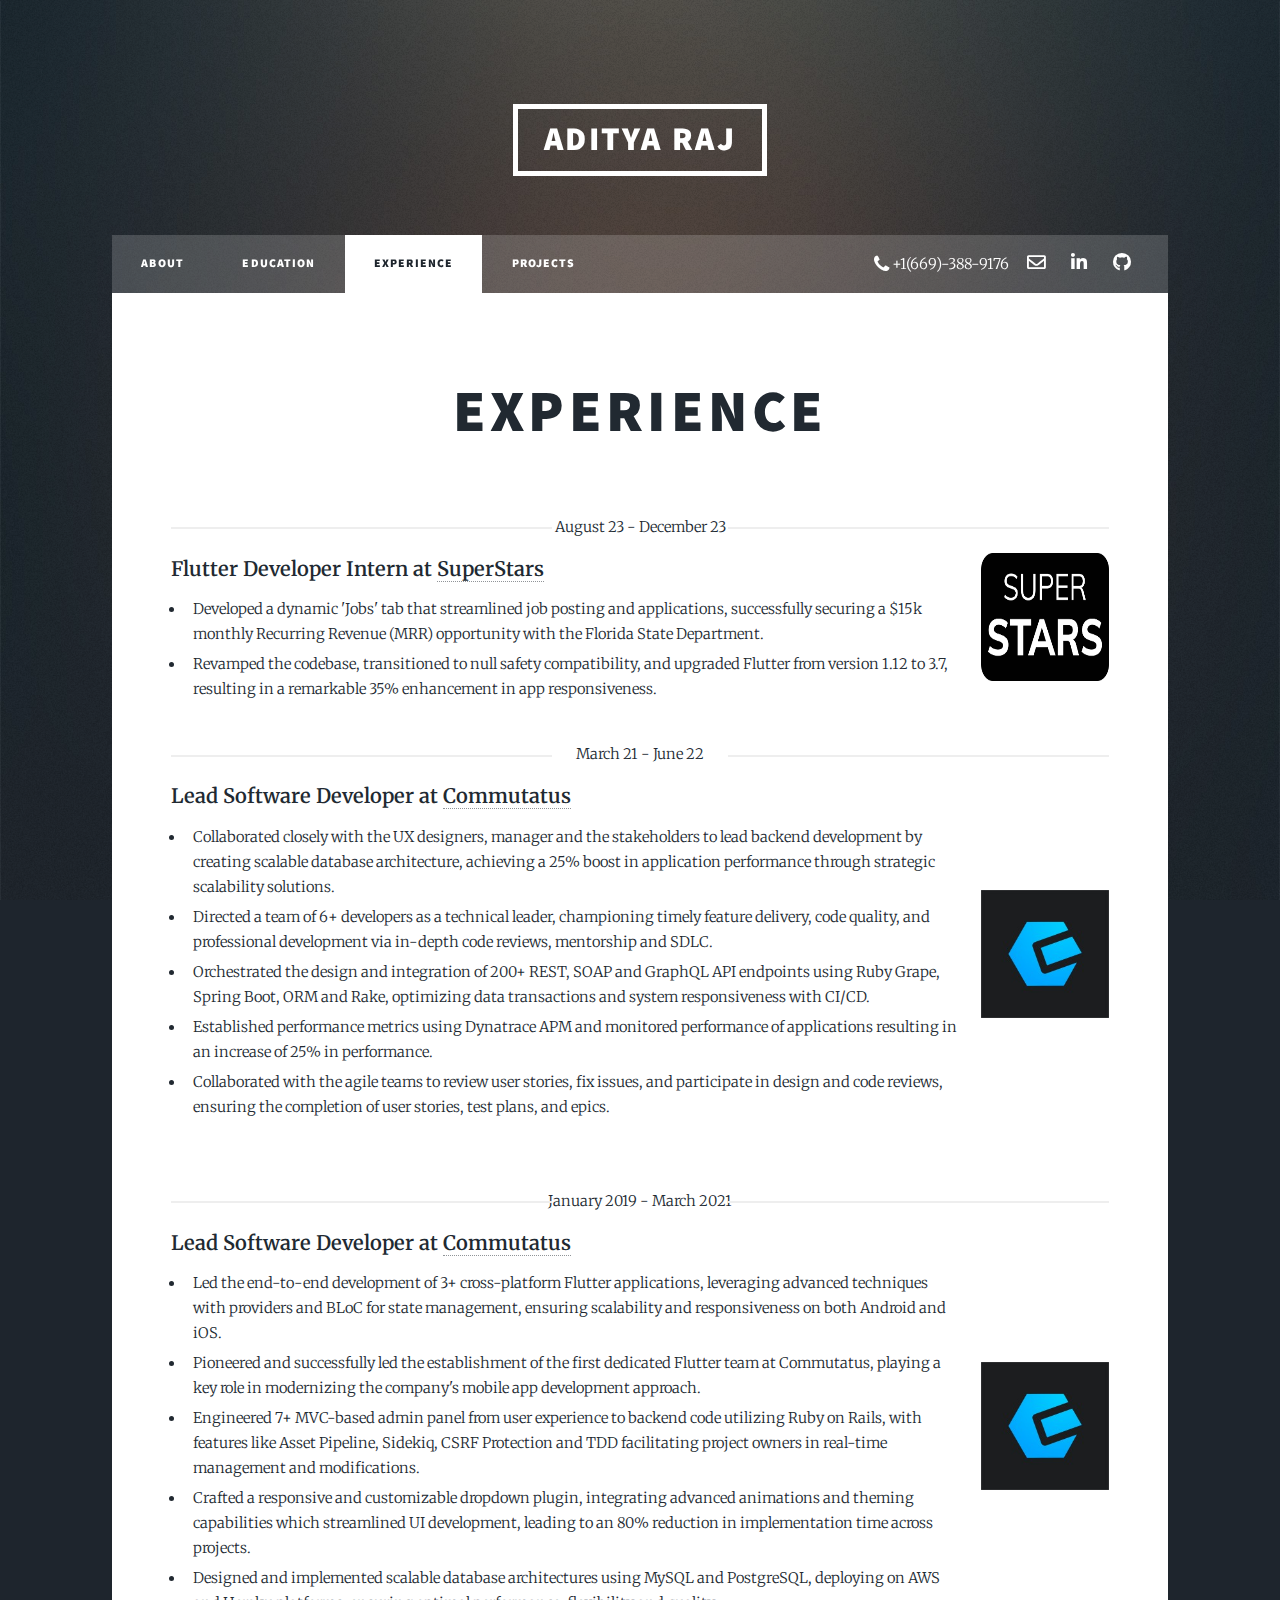
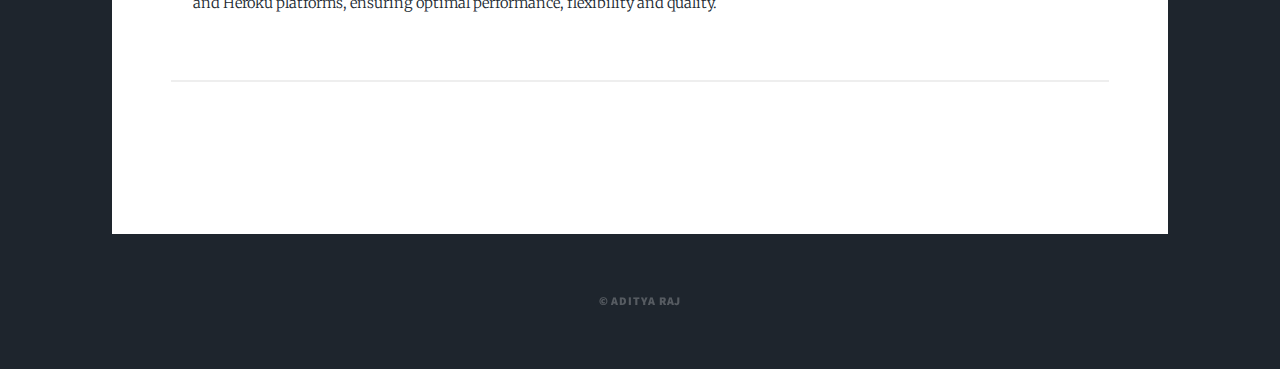
==== experience.html @ 27cd9567 "initial commit" ====
<!DOCTYPE html>

<html>

<head>
	<title>Aditya Raj | Full-Stack Developer</title>
	<meta charset="utf-8" />
	<meta name="viewport" content="width=device-width, initial-scale=1, user-scalable=no" />
	<link rel="stylesheet" href="assets/css/main.css" />
	<link rel="stylesheet" href="font-awesome/css/font-awesome.min.css">
	<noscript>
		<link rel="stylesheet" href="assets/css/noscript.css" />
	</noscript>
</head>

<body class="is-preload">
	<!-- Wrapper -->
	<div id="wrapper">
		<!-- Header -->
		<header id="header">
			<a href="index.html" class="logo">Aditya Raj</a>
		</header>

		<!-- Nav -->
		<nav id="nav">
			<ul class="links">
				<li><a href="index.html">About</a></li>
				<li><a href="education.html">Education</a></li>
				<li class="active"><a href="experience.html">Experience</a></li>
				<li><a href="projects.html">Projects</a></li>
			</ul>
			<ul class="icons">
				<li><a href = "tel:6693889176" style="border-bottom: none;"><span class="fa fa-phone fa-lg"></span><span class="email_tdo">  +1(669)-388-9176</span></a></li>
				<li><a href="mailto:adityaraj8477@gmail.com" class="icon fa-envelope"></a></li>
				<li><a href="https://www.linkedin.com/in/aditya-raj10/" class="icon brands fa-linkedin-in" target="_blank"><span class="label">LinkedIn</span></a></li>
				<li><a href="https://github.com/raj-aditya" class="icon brands fa-github" target="_blank"><span class="label">GitHub</span></a></li>
			</ul>
		</nav>

		<!-- Main -->
		<div id="main">
			<!-- Post -->
			<section class="post">
				<header class="major">
					<h2>Experience</h2>
					<br />
					<span class="date date_no_margin">August 23 - December 23</span>
					<div id="technical_skills">
						<div class="experience_main">
							<div class="experience_body">
								<div class="f_20">
									<b>Flutter Developer Intern at
										<a href="https://superstars.co/" target="_blank">
											SuperStars
										</a></b>
								</div>
								<ul style="margin: 0">
									<li>
										<div class="line_height_25 margin_0">
											Developed a dynamic 'Jobs' tab that streamlined job
											posting and applications, successfully securing a $15k
											monthly Recurring Revenue (MRR) opportunity with the
											Florida State Department.
										</div>
									</li>
									<li>
										<div class="line_height_25">
											Revamped the codebase, transitioned to null safety
											compatibility, and upgraded Flutter from version 1.12 to
											3.7, resulting in a remarkable 35% enhancement in app
											responsiveness.
										</div>
									</li>
								</ul>
							</div>
							<div class="sized_box_width"></div>
							<div class="experience_pic">
								<span class=""><img src="images/superstars.png" width="128" height="128" object-fit="contain"
										alt="" /></span>
							</div>
						</div>
					</div>
					<br />
					<span class="date date_no_margin">March 21 - June 22</span>
					<div id="technical_skills">
						<div class="experience_main">
							<div class="experience_body">
								<div class="f_20">
									<b>Lead Software Developer at
										<a href="https://www.commutatus.com/" target="_blank">
											Commutatus
										</a></b>
								</div>
								<ul>
									<li>
										<div class="line_height_25">
											Collaborated closely with the UX designers, manager and
											the stakeholders to lead backend development by creating
											scalable database architecture, achieving a 25% boost in
											application performance through strategic scalability
											solutions.
										</div>
									</li>
									<li>
										<div class="line_height_25">
											Directed a team of 6+ developers as a technical leader,
											championing timely feature delivery, code quality, and
											professional development via in-depth code reviews,
											mentorship and SDLC.
										</div>
									</li>
									<li>
										<div class="line_height_25">
											Orchestrated the design and integration of 200+ REST,
											SOAP and GraphQL API endpoints using Ruby Grape, Spring
											Boot, ORM and Rake, optimizing data transactions and
											system responsiveness with CI/CD.
										</div>
									</li>
									<li>
										<div class="line_height_25">
											Established performance metrics using Dynatrace APM and
											monitored performance of applications resulting in an
											increase of 25% in performance.
										</div>
									</li>
									<li>
										<div class="line_height_25">
											Collaborated with the agile teams to review user
											stories, fix issues, and participate in design and code
											reviews, ensuring the completion of user stories, test
											plans, and epics.
										</div>
									</li>
								</ul>
							</div>
							<div class="sized_box_width"></div>
							<div class="experience_pic">
								<span class=""><img src="images/commutatus.png" width="128" height="128"
										alt="" /></span>
							</div>
						</div>
					</div>
					<br />
					<span class="date date_no_margin">January 2019 - March 2021</span>
					<div id="technical_skills">
						<div class="experience_main">
							<div class="experience_body">
								<div class="f_20">
									<b>Lead Software Developer at
										<a href="https://www.commutatus.com/" target="_blank">
											Commutatus
										</a></b>
								</div>
								<ul>
									<li>
										<div class="line_height_25">
											Led the end-to-end development of 3+ cross-platform
											Flutter applications, leveraging advanced techniques
											with providers and BLoC for state management, ensuring
											scalability and responsiveness on both Android and iOS.
										</div>
									</li>
									<li>
										<div class="line_height_25">
											Pioneered and successfully led the establishment of the
											first dedicated Flutter team at Commutatus, playing a
											key role in modernizing the company's mobile app
											development approach.
										</div>
									</li>
									<li>
										<div class="line_height_25">
											Engineered 7+ MVC-based admin panel from user experience
											to backend code utilizing Ruby on Rails, with features
											like Asset Pipeline, Sidekiq, CSRF Protection and TDD
											facilitating project owners in real-time management and
											modifications.
										</div>
									</li>
									<li>
										<div class="line_height_25">
											Crafted a responsive and customizable dropdown plugin,
											integrating advanced animations and theming capabilities
											which streamlined UI development, leading to an 80%
											reduction in implementation time across projects.
										</div>
									</li>
									<li>
										<div class="line_height_25">
											Designed and implemented scalable database architectures
											using MySQL and PostgreSQL, deploying on AWS and Heroku
											platforms, ensuring optimal performance, flexibility and
											quality.
										</div>
									</li>
								</ul>
							</div>
							<div class="sized_box_width"></div>
							<div class="experience_pic">
								<span class=""><img src="images/commutatus.png" width="128" height="128"
										alt="" /></span>
							</div>
						</div>
					</div>
					<br />
					<span class="end_line"></span>
					<br />
				</header>
			</section>
		</div>

		<!-- Copyright -->
		<div id="copyright">
			<ul>
				<li>&copy; Aditya Raj</li>
			</ul>
		</div>
	</div>

	<!-- Scripts -->
	<script src="assets/js/jquery.min.js"></script>
	<script src="assets/js/jquery.scrollex.min.js"></script>
	<script src="assets/js/jquery.scrolly.min.js"></script>
	<script src="assets/js/browser.min.js"></script>
	<script src="assets/js/breakpoints.min.js"></script>
	<script src="assets/js/util.js"></script>
	<script src="assets/js/main.js"></script>
</body>

</html>
---- assets/css/main.css ----
@import url(fontawesome-all.min.css);
@import url("https://fonts.googleapis.com/css?family=Merriweather:300,700,300italic,700italic|Source+Sans+Pro:900");

/*
	Massively by HTML5 UP
	html5up.net | @ajlkn
	Free for personal and commercial use under the CCA 3.0 license (html5up.net/license)
*/

html, body, div, span, applet, object,
iframe, h1, h2, h3, h4, h5, h6, p, blockquote,
pre, a, abbr, acronym, address, big, cite,
code, del, dfn, em, img, ins, kbd, q, s, samp,
small, strike, strong, sub, sup, tt, var, b,
u, i, center, dl, dt, dd, ol, ul, li, fieldset,
form, label, legend, table, caption, tbody,
tfoot, thead, tr, th, td, article, aside,
canvas, details, embed, figure, figcaption,
footer, header, hgroup, menu, nav, output, ruby,
section, summary, time, mark, audio, video {
	margin: 0;
	padding: 0;
	border: 0;
	font-size: 100%;
	font: inherit;
	vertical-align: baseline;}

article, aside, details, figcaption, figure,
footer, header, hgroup, menu, nav, section {
	display: block;}

body {
	line-height: 1;
}

ol, ul {
	list-style: none;
}

blockquote, q {
	quotes: none;
}

	blockquote:before, blockquote:after, q:before, q:after {
		content: '';
		content: none;
	}

table {
	border-collapse: collapse;
	border-spacing: 0;
}

body {
	-webkit-text-size-adjust: none;
}

mark {
	background-color: transparent;
	color: inherit;
}

input::-moz-focus-inner {
	border: 0;
	padding: 0;
}

input, select, textarea {
	-moz-appearance: none;
	-webkit-appearance: none;
	-ms-appearance: none;
	appearance: none;
}

/* Basic */

	@-ms-viewport {
		width: device-width;
	}

	body {
		-ms-overflow-style: scrollbar;
	}

	@media screen and (max-width: 480px) {

		html, body {
			min-width: 320px;
		}

	}

	html {
		box-sizing: border-box;
	}

	*, *:before, *:after {
		box-sizing: inherit;
	}

	body {
		background-color: #1e252d;
	}

		body.is-preload *, body.is-preload *:before, body.is-preload *:after {
			-moz-animation: none !important;
			-webkit-animation: none !important;
			-ms-animation: none !important;
			animation: none !important;
			-moz-transition: none !important;
			-webkit-transition: none !important;
			-ms-transition: none !important;
			transition: none !important;
		}

/* Type */

	html {
		font-size: 16pt;
	}

		@media screen and (max-width: 1680px) {

			html {
				font-size: 12pt;
			}

		}

		@media screen and (max-width: 1280px) {

			html {
				font-size: 11pt;
			}

		}

		@media screen and (max-width: 360px) {

			html {
				font-size: 10pt;
			}

		}

	body {
		color: #212931;
	}

	body, input, select, textarea {
		font-family: "Merriweather", Georgia, serif;
		font-weight: 300;
		font-size: 1rem;
		line-height: 2.375;
	}

	a {
		-moz-transition: color 0.2s ease-in-out, background-color 0.2s ease-in-out, border-color 0.2s ease-in-out, box-shadow 0.2s ease-in-out;
		-webkit-transition: color 0.2s ease-in-out, background-color 0.2s ease-in-out, border-color 0.2s ease-in-out, box-shadow 0.2s ease-in-out;
		-ms-transition: color 0.2s ease-in-out, background-color 0.2s ease-in-out, border-color 0.2s ease-in-out, box-shadow 0.2s ease-in-out;
		transition: color 0.2s ease-in-out, background-color 0.2s ease-in-out, border-color 0.2s ease-in-out, box-shadow 0.2s ease-in-out;
		border-bottom: dotted 1px;
		text-decoration: none;
	}

		a:hover {
			border-bottom-color: transparent;
		}

	strong, b {
		font-weight: 600;
	}

	em, i {
		font-style: italic;
	}

	p {
		text-align: justify;
		margin: 0 0 2rem 0;
	}

	.end_line{
		display: block;
		height: 2px;
		background-color: #eeeeee;
	}

	h1, h2, h3, h4, h5, h6 {
		font-family: "Source Sans Pro", Helvetica, sans-serif;
		font-weight: 900;
		line-height: 1.5;
		letter-spacing: 0.075em;
		text-transform: uppercase;
		margin: 0 0 1rem 0;
	}

		h1 a, h2 a, h3 a, h4 a, h5 a, h6 a {
			border-bottom: 0;
			color: inherit;
			text-decoration: none;
		}

	h1 {
		font-size: 4rem;
		line-height: 1.1;
		margin: 0 0 2rem 0;
	}

	#technical_skills {
		text-align: left;
	}
    .image_section{
		padding: 10px;
		background-color: #fbf7f5;
	}
	.email_to{
		padding-bottom: 5px;
		font-size: 12px;
	}
	.tooltip {
		position: relative;
		display: inline-block;
		border-bottom: 1px dotted black; /* If you want dots under the hoverable text */
	  }
	  
	.tooltip .tooltiptext {
		visibility: hidden;
		width: 120px;
		background-color: black;
		color: #fff;
		text-align: center;
		padding: 5px 0;
		border-radius: 6px;
	   
		/* Position the tooltip text - see examples below! */
		position: absolute;
		z-index: 1;
	  }
	  
	  .tooltip:hover .tooltiptext {
		visibility: visible;
	  }

	.text_align_left {
		text-align: left;
	}
	.project_about{
		font-size: 15px;
		font-style: italic;
		line-height: 20px;
	}
	.pb_10{
		padding-bottom: 10px;
	}

	.sized_box_10{
		height: 10px;
	}

	.date_no_margin{
		margin: 0 0 0 0  !important;
	}

	.f_20{
		font-size: 20px;
	}
	.experience_main{
		display: flex;
		flex-direction: row;
	}
	.experience_body{
		
	}
	.experience_pic{
		
		display: flex;
		flex-direction: column;
		justify-content: center;
	}
	.sized_box_width{
		width: 50px;
	}

	.line_height_25{
		line-height: 25px;
	}

	.margin_0{
		margin: 0 0 0 0 !important;
	}



	h2 {
		font-size: 1.75rem;
		line-height: 1.3;
		margin: 0 0 1.5rem 0;
	}

	h3 {
		font-size: 1.25rem;
		margin: 0 0 1.5rem 0;
	}

	h4 {
		font-size: 1rem;
	}

	h5 {
		font-size: 0.9rem;
	}

	h6 {
		font-size: 0.8rem;
	}

	sub {
		font-size: 0.8rem;
		position: relative;
		top: 0.5rem;
	}

	sup {
		font-size: 0.8rem;
		position: relative;
		top: -0.5rem;
	}

	blockquote {
		border-left: solid 4px;
		font-style: italic;
		margin: 0 0 2rem 0;
		padding: 0.5rem 0 0.5rem 2rem;
	}

	code {
		border: solid 2px;
		font-family: "Courier New", monospace;
		font-size: 0.9rem;
		margin: 0 0.25rem;
		padding: 0.25rem 0.65rem;
	}

	pre {
		-webkit-overflow-scrolling: touch;
		font-family: "Courier New", monospace;
		font-size: 0.9rem;
		margin: 0 0 2rem 0;
	}

		pre code {
			display: block;
			line-height: 1.75;
			padding: 1rem 1.5rem;
			overflow-x: auto;
		}

	hr {
		border: 0;
		border-bottom: solid 2px;
		margin: 3rem 0;
	}

		hr.major {
			margin: 5rem 0;
		}

	.align-left {
		text-align: left;
	}

	.align-center {
		text-align: center;
	}

	.align-right {
		text-align: right;
	}

	input, select, textarea {
		color: #212931;
	}

	a {
		color: #212931;
		border-bottom-color: rgba(33, 41, 49, 0.5);
	}

		a:hover {
			border-bottom-color: transparent;
			color: #18bfef !important;
		}

	strong, b {
		color: #212931;
	}

	h1, h2, h3, h4, h5, h6 {
		color: #212931;
	}

	blockquote {
		border-left-color: #eeeeee;
	}

	code {
		background: rgba(220, 220, 220, 0.25);
		border-color: #eeeeee;
	}

	hr {
		border-bottom-color: #eeeeee;
	}

/* Row */

	.row {
		display: flex;
		flex-wrap: wrap;
		box-sizing: border-box;
		align-items: stretch;
	}

		.row > * {
			box-sizing: border-box;
		}

		.row.gtr-uniform > * > :last-child {
			margin-bottom: 0;
		}

		.row.aln-left {
			justify-content: flex-start;
		}

		.row.aln-center {
			justify-content: center;
		}

		.row.aln-right {
			justify-content: flex-end;
		}

		.row.aln-top {
			align-items: flex-start;
		}

		.row.aln-middle {
			align-items: center;
		}

		.row.aln-bottom {
			align-items: flex-end;
		}

		.row > .imp {
			order: -1;
		}

		.row > .col-1 {
			width: 8.33333%;
		}

		.row > .off-1 {
			margin-left: 8.33333%;
		}

		.row > .col-2 {
			width: 16.66667%;
		}

		.row > .off-2 {
			margin-left: 16.66667%;
		}

		.row > .col-3 {
			width: 25%;
		}

		.row > .off-3 {
			margin-left: 25%;
		}

		.row > .col-4 {
			width: 33.33333%;
		}

		.row > .off-4 {
			margin-left: 33.33333%;
		}

		.row > .col-5 {
			width: 41.66667%;
		}

		.row > .off-5 {
			margin-left: 41.66667%;
		}

		.row > .col-6 {
			width: 50%;
		}

		.row > .off-6 {
			margin-left: 50%;
		}

		.row > .col-7 {
			width: 58.33333%;
		}

		.row > .off-7 {
			margin-left: 58.33333%;
		}

		.row > .col-8 {
			width: 66.66667%;
		}

		.row > .off-8 {
			margin-left: 66.66667%;
		}

		.row > .col-9 {
			width: 75%;
		}

		.row > .off-9 {
			margin-left: 75%;
		}

		.row > .col-10 {
			width: 83.33333%;
		}

		.row > .off-10 {
			margin-left: 83.33333%;
		}

		.row > .col-11 {
			width: 91.66667%;
		}

		.row > .off-11 {
			margin-left: 91.66667%;
		}

		.row > .col-12 {
			width: 100%;
		}

		.row > .off-12 {
			margin-left: 100%;
		}

		.row.gtr-0 {
			margin-top: 0;
			margin-left: 0rem;
		}

			.row.gtr-0 > * {
				padding: 0 0 0 0rem;
			}

			.row.gtr-0.gtr-uniform {
				margin-top: 0rem;
			}

				.row.gtr-0.gtr-uniform > * {
					padding-top: 0rem;
				}

		.row.gtr-25 {
			margin-top: 0;
			margin-left: -0.375rem;
		}

			.row.gtr-25 > * {
				padding: 0 0 0 0.375rem;
			}

			.row.gtr-25.gtr-uniform {
				margin-top: -0.375rem;
			}

				.row.gtr-25.gtr-uniform > * {
					padding-top: 0.375rem;
				}

		.row.gtr-50 {
			margin-top: 0;
			margin-left: -0.75rem;
		}

			.row.gtr-50 > * {
				padding: 0 0 0 0.75rem;
			}

			.row.gtr-50.gtr-uniform {
				margin-top: -0.75rem;
			}

				.row.gtr-50.gtr-uniform > * {
					padding-top: 0.75rem;
				}

		.row {
			margin-top: 0;
			margin-left: -1.5rem;
		}

			.row > * {
				padding: 0 0 0 1.5rem;
			}

			.row.gtr-uniform {
				margin-top: -1.5rem;
			}

				.row.gtr-uniform > * {
					padding-top: 1.5rem;
				}

		.row.gtr-150 {
			margin-top: 0;
			margin-left: -2.25rem;
		}

			.row.gtr-150 > * {
				padding: 0 0 0 2.25rem;
			}

			.row.gtr-150.gtr-uniform {
				margin-top: -2.25rem;
			}

				.row.gtr-150.gtr-uniform > * {
					padding-top: 2.25rem;
				}

		.row.gtr-200 {
			margin-top: 0;
			margin-left: -3rem;
		}

			.row.gtr-200 > * {
				padding: 0 0 0 3rem;
			}

			.row.gtr-200.gtr-uniform {
				margin-top: -3rem;
			}

				.row.gtr-200.gtr-uniform > * {
					padding-top: 3rem;
				}

		@media screen and (max-width: 1680px) {

			.row {
				display: flex;
				flex-wrap: wrap;
				box-sizing: border-box;
				align-items: stretch;
			}

				.row > * {
					box-sizing: border-box;
				}

				.row.gtr-uniform > * > :last-child {
					margin-bottom: 0;
				}

				.row.aln-left {
					justify-content: flex-start;
				}

				.row.aln-center {
					justify-content: center;
				}

				.row.aln-right {
					justify-content: flex-end;
				}

				.row.aln-top {
					align-items: flex-start;
				}

				.row.aln-middle {
					align-items: center;
				}

				.row.aln-bottom {
					align-items: flex-end;
				}

				.row > .imp-xlarge {
					order: -1;
				}

				.row > .col-1-xlarge {
					width: 8.33333%;
				}

				.row > .off-1-xlarge {
					margin-left: 8.33333%;
				}

				.row > .col-2-xlarge {
					width: 16.66667%;
				}

				.row > .off-2-xlarge {
					margin-left: 16.66667%;
				}

				.row > .col-3-xlarge {
					width: 25%;
				}

				.row > .off-3-xlarge {
					margin-left: 25%;
				}

				.row > .col-4-xlarge {
					width: 33.33333%;
				}

				.row > .off-4-xlarge {
					margin-left: 33.33333%;
				}

				.row > .col-5-xlarge {
					width: 41.66667%;
				}

				.row > .off-5-xlarge {
					margin-left: 41.66667%;
				}

				.row > .col-6-xlarge {
					width: 50%;
				}

				.row > .off-6-xlarge {
					margin-left: 50%;
				}

				.row > .col-7-xlarge {
					width: 58.33333%;
				}

				.row > .off-7-xlarge {
					margin-left: 58.33333%;
				}

				.row > .col-8-xlarge {
					width: 66.66667%;
				}

				.row > .off-8-xlarge {
					margin-left: 66.66667%;
				}

				.row > .col-9-xlarge {
					width: 75%;
				}

				.row > .off-9-xlarge {
					margin-left: 75%;
				}

				.row > .col-10-xlarge {
					width: 83.33333%;
				}

				.row > .off-10-xlarge {
					margin-left: 83.33333%;
				}

				.row > .col-11-xlarge {
					width: 91.66667%;
				}

				.row > .off-11-xlarge {
					margin-left: 91.66667%;
				}

				.row > .col-12-xlarge {
					width: 100%;
				}

				.row > .off-12-xlarge {
					margin-left: 100%;
				}

				.row.gtr-0 {
					margin-top: 0;
					margin-left: 0rem;
				}

					.row.gtr-0 > * {
						padding: 0 0 0 0rem;
					}

					.row.gtr-0.gtr-uniform {
						margin-top: 0rem;
					}

						.row.gtr-0.gtr-uniform > * {
							padding-top: 0rem;
						}

				.row.gtr-25 {
					margin-top: 0;
					margin-left: -0.375rem;
				}

					.row.gtr-25 > * {
						padding: 0 0 0 0.375rem;
					}

					.row.gtr-25.gtr-uniform {
						margin-top: -0.375rem;
					}

						.row.gtr-25.gtr-uniform > * {
							padding-top: 0.375rem;
						}

				.row.gtr-50 {
					margin-top: 0;
					margin-left: -0.75rem;
				}

					.row.gtr-50 > * {
						padding: 0 0 0 0.75rem;
					}

					.row.gtr-50.gtr-uniform {
						margin-top: -0.75rem;
					}

						.row.gtr-50.gtr-uniform > * {
							padding-top: 0.75rem;
						}

				.row {
					margin-top: 0;
					margin-left: -1.5rem;
				}

					.row > * {
						padding: 0 0 0 1.5rem;
					}

					.row.gtr-uniform {
						margin-top: -1.5rem;
					}

						.row.gtr-uniform > * {
							padding-top: 1.5rem;
						}

				.row.gtr-150 {
					margin-top: 0;
					margin-left: -2.25rem;
				}

					.row.gtr-150 > * {
						padding: 0 0 0 2.25rem;
					}

					.row.gtr-150.gtr-uniform {
						margin-top: -2.25rem;
					}

						.row.gtr-150.gtr-uniform > * {
							padding-top: 2.25rem;
						}

				.row.gtr-200 {
					margin-top: 0;
					margin-left: -3rem;
				}

					.row.gtr-200 > * {
						padding: 0 0 0 3rem;
					}

					.row.gtr-200.gtr-uniform {
						margin-top: -3rem;
					}

						.row.gtr-200.gtr-uniform > * {
							padding-top: 3rem;
						}

		}

		@media screen and (max-width: 1280px) {

			.row {
				display: flex;
				flex-wrap: wrap;
				box-sizing: border-box;
				align-items: stretch;
			}

				.row > * {
					box-sizing: border-box;
				}

				.row.gtr-uniform > * > :last-child {
					margin-bottom: 0;
				}

				.row.aln-left {
					justify-content: flex-start;
				}

				.row.aln-center {
					justify-content: center;
				}

				.row.aln-right {
					justify-content: flex-end;
				}

				.row.aln-top {
					align-items: flex-start;
				}

				.row.aln-middle {
					align-items: center;
				}

				.row.aln-bottom {
					align-items: flex-end;
				}

				.row > .imp-large {
					order: -1;
				}

				.row > .col-1-large {
					width: 8.33333%;
				}

				.row > .off-1-large {
					margin-left: 8.33333%;
				}

				.row > .col-2-large {
					width: 16.66667%;
				}

				.row > .off-2-large {
					margin-left: 16.66667%;
				}

				.row > .col-3-large {
					width: 25%;
				}

				.row > .off-3-large {
					margin-left: 25%;
				}

				.row > .col-4-large {
					width: 33.33333%;
				}

				.row > .off-4-large {
					margin-left: 33.33333%;
				}

				.row > .col-5-large {
					width: 41.66667%;
				}

				.row > .off-5-large {
					margin-left: 41.66667%;
				}

				.row > .col-6-large {
					width: 50%;
				}

				.row > .off-6-large {
					margin-left: 50%;
				}

				.row > .col-7-large {
					width: 58.33333%;
				}

				.row > .off-7-large {
					margin-left: 58.33333%;
				}

				.row > .col-8-large {
					width: 66.66667%;
				}

				.row > .off-8-large {
					margin-left: 66.66667%;
				}

				.row > .col-9-large {
					width: 75%;
				}

				.row > .off-9-large {
					margin-left: 75%;
				}

				.row > .col-10-large {
					width: 83.33333%;
				}

				.row > .off-10-large {
					margin-left: 83.33333%;
				}

				.row > .col-11-large {
					width: 91.66667%;
				}

				.row > .off-11-large {
					margin-left: 91.66667%;
				}

				.row > .col-12-large {
					width: 100%;
				}

				.row > .off-12-large {
					margin-left: 100%;
				}

				.row.gtr-0 {
					margin-top: 0;
					margin-left: 0rem;
				}

					.row.gtr-0 > * {
						padding: 0 0 0 0rem;
					}

					.row.gtr-0.gtr-uniform {
						margin-top: 0rem;
					}

						.row.gtr-0.gtr-uniform > * {
							padding-top: 0rem;
						}

				.row.gtr-25 {
					margin-top: 0;
					margin-left: -0.375rem;
				}

					.row.gtr-25 > * {
						padding: 0 0 0 0.375rem;
					}

					.row.gtr-25.gtr-uniform {
						margin-top: -0.375rem;
					}

						.row.gtr-25.gtr-uniform > * {
							padding-top: 0.375rem;
						}

				.row.gtr-50 {
					margin-top: 0;
					margin-left: -0.75rem;
				}

					.row.gtr-50 > * {
						padding: 0 0 0 0.75rem;
					}

					.row.gtr-50.gtr-uniform {
						margin-top: -0.75rem;
					}

						.row.gtr-50.gtr-uniform > * {
							padding-top: 0.75rem;
						}

				.row {
					margin-top: 0;
					margin-left: -1.5rem;
				}

					.row > * {
						padding: 0 0 0 1.5rem;
					}

					.row.gtr-uniform {
						margin-top: -1.5rem;
					}

						.row.gtr-uniform > * {
							padding-top: 1.5rem;
						}

				.row.gtr-150 {
					margin-top: 0;
					margin-left: -2.25rem;
				}

					.row.gtr-150 > * {
						padding: 0 0 0 2.25rem;
					}

					.row.gtr-150.gtr-uniform {
						margin-top: -2.25rem;
					}

						.row.gtr-150.gtr-uniform > * {
							padding-top: 2.25rem;
						}

				.row.gtr-200 {
					margin-top: 0;
					margin-left: -3rem;
				}

					.row.gtr-200 > * {
						padding: 0 0 0 3rem;
					}

					.row.gtr-200.gtr-uniform {
						margin-top: -3rem;
					}

						.row.gtr-200.gtr-uniform > * {
							padding-top: 3rem;
						}

		}

		@media screen and (max-width: 980px) {

			.row {
				display: flex;
				flex-wrap: wrap;
				box-sizing: border-box;
				align-items: stretch;
			}

				.row > * {
					box-sizing: border-box;
				}

				.row.gtr-uniform > * > :last-child {
					margin-bottom: 0;
				}

				.row.aln-left {
					justify-content: flex-start;
				}

				.row.aln-center {
					justify-content: center;
				}

				.row.aln-right {
					justify-content: flex-end;
				}

				.row.aln-top {
					align-items: flex-start;
				}

				.row.aln-middle {
					align-items: center;
				}

				.row.aln-bottom {
					align-items: flex-end;
				}

				.row > .imp-medium {
					order: -1;
				}

				.row > .col-1-medium {
					width: 8.33333%;
				}

				.row > .off-1-medium {
					margin-left: 8.33333%;
				}

				.row > .col-2-medium {
					width: 16.66667%;
				}

				.row > .off-2-medium {
					margin-left: 16.66667%;
				}

				.row > .col-3-medium {
					width: 25%;
				}

				.row > .off-3-medium {
					margin-left: 25%;
				}

				.row > .col-4-medium {
					width: 33.33333%;
				}

				.row > .off-4-medium {
					margin-left: 33.33333%;
				}

				.row > .col-5-medium {
					width: 41.66667%;
				}

				.row > .off-5-medium {
					margin-left: 41.66667%;
				}

				.row > .col-6-medium {
					width: 50%;
				}

				.row > .off-6-medium {
					margin-left: 50%;
				}

				.row > .col-7-medium {
					width: 58.33333%;
				}

				.row > .off-7-medium {
					margin-left: 58.33333%;
				}

				.row > .col-8-medium {
					width: 66.66667%;
				}

				.row > .off-8-medium {
					margin-left: 66.66667%;
				}

				.row > .col-9-medium {
					width: 75%;
				}

				.row > .off-9-medium {
					margin-left: 75%;
				}

				.row > .col-10-medium {
					width: 83.33333%;
				}

				.row > .off-10-medium {
					margin-left: 83.33333%;
				}

				.row > .col-11-medium {
					width: 91.66667%;
				}

				.row > .off-11-medium {
					margin-left: 91.66667%;
				}

				.row > .col-12-medium {
					width: 100%;
				}

				.row > .off-12-medium {
					margin-left: 100%;
				}

				.row.gtr-0 {
					margin-top: 0;
					margin-left: 0rem;
				}

					.row.gtr-0 > * {
						padding: 0 0 0 0rem;
					}

					.row.gtr-0.gtr-uniform {
						margin-top: 0rem;
					}

						.row.gtr-0.gtr-uniform > * {
							padding-top: 0rem;
						}

				.row.gtr-25 {
					margin-top: 0;
					margin-left: -0.375rem;
				}

					.row.gtr-25 > * {
						padding: 0 0 0 0.375rem;
					}

					.row.gtr-25.gtr-uniform {
						margin-top: -0.375rem;
					}

						.row.gtr-25.gtr-uniform > * {
							padding-top: 0.375rem;
						}

				.row.gtr-50 {
					margin-top: 0;
					margin-left: -0.75rem;
				}

					.row.gtr-50 > * {
						padding: 0 0 0 0.75rem;
					}

					.row.gtr-50.gtr-uniform {
						margin-top: -0.75rem;
					}

						.row.gtr-50.gtr-uniform > * {
							padding-top: 0.75rem;
						}

				.row {
					margin-top: 0;
					margin-left: -1.5rem;
				}

					.row > * {
						padding: 0 0 0 1.5rem;
					}

					.row.gtr-uniform {
						margin-top: -1.5rem;
					}

						.row.gtr-uniform > * {
							padding-top: 1.5rem;
						}

				.row.gtr-150 {
					margin-top: 0;
					margin-left: -2.25rem;
				}

					.row.gtr-150 > * {
						padding: 0 0 0 2.25rem;
					}

					.row.gtr-150.gtr-uniform {
						margin-top: -2.25rem;
					}

						.row.gtr-150.gtr-uniform > * {
							padding-top: 2.25rem;
						}

				.row.gtr-200 {
					margin-top: 0;
					margin-left: -3rem;
				}

					.row.gtr-200 > * {
						padding: 0 0 0 3rem;
					}

					.row.gtr-200.gtr-uniform {
						margin-top: -3rem;
					}

						.row.gtr-200.gtr-uniform > * {
							padding-top: 3rem;
						}

		}

		@media screen and (max-width: 736px) {

			.row {
				display: flex;
				flex-wrap: wrap;
				box-sizing: border-box;
				align-items: stretch;
			}

				.row > * {
					box-sizing: border-box;
				}

				.row.gtr-uniform > * > :last-child {
					margin-bottom: 0;
				}

				.row.aln-left {
					justify-content: flex-start;
				}

				.row.aln-center {
					justify-content: center;
				}

				.row.aln-right {
					justify-content: flex-end;
				}

				.row.aln-top {
					align-items: flex-start;
				}

				.row.aln-middle {
					align-items: center;
				}

				.row.aln-bottom {
					align-items: flex-end;
				}

				.row > .imp-small {
					order: -1;
				}

				.row > .col-1-small {
					width: 8.33333%;
				}

				.row > .off-1-small {
					margin-left: 8.33333%;
				}

				.row > .col-2-small {
					width: 16.66667%;
				}

				.row > .off-2-small {
					margin-left: 16.66667%;
				}

				.row > .col-3-small {
					width: 25%;
				}

				.row > .off-3-small {
					margin-left: 25%;
				}

				.row > .col-4-small {
					width: 33.33333%;
				}

				.row > .off-4-small {
					margin-left: 33.33333%;
				}

				.row > .col-5-small {
					width: 41.66667%;
				}

				.row > .off-5-small {
					margin-left: 41.66667%;
				}

				.row > .col-6-small {
					width: 50%;
				}

				.row > .off-6-small {
					margin-left: 50%;
				}

				.row > .col-7-small {
					width: 58.33333%;
				}

				.row > .off-7-small {
					margin-left: 58.33333%;
				}

				.row > .col-8-small {
					width: 66.66667%;
				}

				.row > .off-8-small {
					margin-left: 66.66667%;
				}

				.row > .col-9-small {
					width: 75%;
				}

				.row > .off-9-small {
					margin-left: 75%;
				}

				.row > .col-10-small {
					width: 83.33333%;
				}

				.row > .off-10-small {
					margin-left: 83.33333%;
				}

				.row > .col-11-small {
					width: 91.66667%;
				}

				.row > .off-11-small {
					margin-left: 91.66667%;
				}

				.row > .col-12-small {
					width: 100%;
				}

				.row > .off-12-small {
					margin-left: 100%;
				}

				.row.gtr-0 {
					margin-top: 0;
					margin-left: 0rem;
				}

					.row.gtr-0 > * {
						padding: 0 0 0 0rem;
					}

					.row.gtr-0.gtr-uniform {
						margin-top: 0rem;
					}

						.row.gtr-0.gtr-uniform > * {
							padding-top: 0rem;
						}

				.row.gtr-25 {
					margin-top: 0;
					margin-left: -0.375rem;
				}

					.row.gtr-25 > * {
						padding: 0 0 0 0.375rem;
					}

					.row.gtr-25.gtr-uniform {
						margin-top: -0.375rem;
					}

						.row.gtr-25.gtr-uniform > * {
							padding-top: 0.375rem;
						}

				.row.gtr-50 {
					margin-top: 0;
					margin-left: -0.75rem;
				}

					.row.gtr-50 > * {
						padding: 0 0 0 0.75rem;
					}

					.row.gtr-50.gtr-uniform {
						margin-top: -0.75rem;
					}

						.row.gtr-50.gtr-uniform > * {
							padding-top: 0.75rem;
						}

				.row {
					margin-top: 0;
					margin-left: -1.5rem;
				}

					.row > * {
						padding: 0 0 0 1.5rem;
					}

					.row.gtr-uniform {
						margin-top: -1.5rem;
					}

						.row.gtr-uniform > * {
							padding-top: 1.5rem;
						}

				.row.gtr-150 {
					margin-top: 0;
					margin-left: -2.25rem;
				}

					.row.gtr-150 > * {
						padding: 0 0 0 2.25rem;
					}

					.row.gtr-150.gtr-uniform {
						margin-top: -2.25rem;
					}

						.row.gtr-150.gtr-uniform > * {
							padding-top: 2.25rem;
						}

				.row.gtr-200 {
					margin-top: 0;
					margin-left: -3rem;
				}

					.row.gtr-200 > * {
						padding: 0 0 0 3rem;
					}

					.row.gtr-200.gtr-uniform {
						margin-top: -3rem;
					}

						.row.gtr-200.gtr-uniform > * {
							padding-top: 3rem;
						}

		}

		@media screen and (max-width: 480px) {

			.row {
				display: flex;
				flex-wrap: wrap;
				box-sizing: border-box;
				align-items: stretch;
			}

				.row > * {
					box-sizing: border-box;
				}

				.row.gtr-uniform > * > :last-child {
					margin-bottom: 0;
				}

				.row.aln-left {
					justify-content: flex-start;
				}

				.row.aln-center {
					justify-content: center;
				}

				.row.aln-right {
					justify-content: flex-end;
				}

				.row.aln-top {
					align-items: flex-start;
				}

				.row.aln-middle {
					align-items: center;
				}

				.row.aln-bottom {
					align-items: flex-end;
				}

				.row > .imp-xsmall {
					order: -1;
				}

				.row > .col-1-xsmall {
					width: 8.33333%;
				}

				.row > .off-1-xsmall {
					margin-left: 8.33333%;
				}

				.row > .col-2-xsmall {
					width: 16.66667%;
				}

				.row > .off-2-xsmall {
					margin-left: 16.66667%;
				}

				.row > .col-3-xsmall {
					width: 25%;
				}

				.row > .off-3-xsmall {
					margin-left: 25%;
				}

				.row > .col-4-xsmall {
					width: 33.33333%;
				}

				.row > .off-4-xsmall {
					margin-left: 33.33333%;
				}

				.row > .col-5-xsmall {
					width: 41.66667%;
				}

				.row > .off-5-xsmall {
					margin-left: 41.66667%;
				}

				.row > .col-6-xsmall {
					width: 50%;
				}

				.row > .off-6-xsmall {
					margin-left: 50%;
				}

				.row > .col-7-xsmall {
					width: 58.33333%;
				}

				.row > .off-7-xsmall {
					margin-left: 58.33333%;
				}

				.row > .col-8-xsmall {
					width: 66.66667%;
				}

				.row > .off-8-xsmall {
					margin-left: 66.66667%;
				}

				.row > .col-9-xsmall {
					width: 75%;
				}

				.row > .off-9-xsmall {
					margin-left: 75%;
				}

				.row > .col-10-xsmall {
					width: 83.33333%;
				}

				.row > .off-10-xsmall {
					margin-left: 83.33333%;
				}

				.row > .col-11-xsmall {
					width: 91.66667%;
				}

				.row > .off-11-xsmall {
					margin-left: 91.66667%;
				}

				.row > .col-12-xsmall {
					width: 100%;
				}

				.row > .off-12-xsmall {
					margin-left: 100%;
				}

				.row.gtr-0 {
					margin-top: 0;
					margin-left: 0rem;
				}

					.row.gtr-0 > * {
						padding: 0 0 0 0rem;
					}

					.row.gtr-0.gtr-uniform {
						margin-top: 0rem;
					}

						.row.gtr-0.gtr-uniform > * {
							padding-top: 0rem;
						}

				.row.gtr-25 {
					margin-top: 0;
					margin-left: -0.375rem;
				}

					.row.gtr-25 > * {
						padding: 0 0 0 0.375rem;
					}

					.row.gtr-25.gtr-uniform {
						margin-top: -0.375rem;
					}

						.row.gtr-25.gtr-uniform > * {
							padding-top: 0.375rem;
						}

				.row.gtr-50 {
					margin-top: 0;
					margin-left: -0.75rem;
				}

					.row.gtr-50 > * {
						padding: 0 0 0 0.75rem;
					}

					.row.gtr-50.gtr-uniform {
						margin-top: -0.75rem;
					}

						.row.gtr-50.gtr-uniform > * {
							padding-top: 0.75rem;
						}

				.row {
					margin-top: 0;
					margin-left: -1.5rem;
				}

					.row > * {
						padding: 0 0 0 1.5rem;
					}

					.row.gtr-uniform {
						margin-top: -1.5rem;
					}

						.row.gtr-uniform > * {
							padding-top: 1.5rem;
						}

				.row.gtr-150 {
					margin-top: 0;
					margin-left: -2.25rem;
				}

					.row.gtr-150 > * {
						padding: 0 0 0 2.25rem;
					}

					.row.gtr-150.gtr-uniform {
						margin-top: -2.25rem;
					}

						.row.gtr-150.gtr-uniform > * {
							padding-top: 2.25rem;
						}

				.row.gtr-200 {
					margin-top: 0;
					margin-left: -3rem;
				}

					.row.gtr-200 > * {
						padding: 0 0 0 3rem;
					}

					.row.gtr-200.gtr-uniform {
						margin-top: -3rem;
					}

						.row.gtr-200.gtr-uniform > * {
							padding-top: 3rem;
						}

		}

		@media screen and (max-width: 360px) {

			.row {
				display: flex;
				flex-wrap: wrap;
				box-sizing: border-box;
				align-items: stretch;
			}

				.row > * {
					box-sizing: border-box;
				}

				.row.gtr-uniform > * > :last-child {
					margin-bottom: 0;
				}

				.row.aln-left {
					justify-content: flex-start;
				}

				.row.aln-center {
					justify-content: center;
				}

				.row.aln-right {
					justify-content: flex-end;
				}

				.row.aln-top {
					align-items: flex-start;
				}

				.row.aln-middle {
					align-items: center;
				}

				.row.aln-bottom {
					align-items: flex-end;
				}

				.row > .imp-xxsmall {
					order: -1;
				}

				.row > .col-1-xxsmall {
					width: 8.33333%;
				}

				.row > .off-1-xxsmall {
					margin-left: 8.33333%;
				}

				.row > .col-2-xxsmall {
					width: 16.66667%;
				}

				.row > .off-2-xxsmall {
					margin-left: 16.66667%;
				}

				.row > .col-3-xxsmall {
					width: 25%;
				}

				.row > .off-3-xxsmall {
					margin-left: 25%;
				}

				.row > .col-4-xxsmall {
					width: 33.33333%;
				}

				.row > .off-4-xxsmall {
					margin-left: 33.33333%;
				}

				.row > .col-5-xxsmall {
					width: 41.66667%;
				}

				.row > .off-5-xxsmall {
					margin-left: 41.66667%;
				}

				.row > .col-6-xxsmall {
					width: 50%;
				}

				.row > .off-6-xxsmall {
					margin-left: 50%;
				}

				.row > .col-7-xxsmall {
					width: 58.33333%;
				}

				.row > .off-7-xxsmall {
					margin-left: 58.33333%;
				}

				.row > .col-8-xxsmall {
					width: 66.66667%;
				}

				.row > .off-8-xxsmall {
					margin-left: 66.66667%;
				}

				.row > .col-9-xxsmall {
					width: 75%;
				}

				.row > .off-9-xxsmall {
					margin-left: 75%;
				}

				.row > .col-10-xxsmall {
					width: 83.33333%;
				}

				.row > .off-10-xxsmall {
					margin-left: 83.33333%;
				}

				.row > .col-11-xxsmall {
					width: 91.66667%;
				}

				.row > .off-11-xxsmall {
					margin-left: 91.66667%;
				}

				.row > .col-12-xxsmall {
					width: 100%;
				}

				.row > .off-12-xxsmall {
					margin-left: 100%;
				}

				.row.gtr-0 {
					margin-top: 0;
					margin-left: 0rem;
				}

					.row.gtr-0 > * {
						padding: 0 0 0 0rem;
					}

					.row.gtr-0.gtr-uniform {
						margin-top: 0rem;
					}

						.row.gtr-0.gtr-uniform > * {
							padding-top: 0rem;
						}

				.row.gtr-25 {
					margin-top: 0;
					margin-left: -0.375rem;
				}

					.row.gtr-25 > * {
						padding: 0 0 0 0.375rem;
					}

					.row.gtr-25.gtr-uniform {
						margin-top: -0.375rem;
					}

						.row.gtr-25.gtr-uniform > * {
							padding-top: 0.375rem;
						}

				.row.gtr-50 {
					margin-top: 0;
					margin-left: -0.75rem;
				}

					.row.gtr-50 > * {
						padding: 0 0 0 0.75rem;
					}

					.row.gtr-50.gtr-uniform {
						margin-top: -0.75rem;
					}

						.row.gtr-50.gtr-uniform > * {
							padding-top: 0.75rem;
						}

				.row {
					margin-top: 0;
					margin-left: -1.5rem;
				}

					.row > * {
						padding: 0 0 0 1.5rem;
					}

					.row.gtr-uniform {
						margin-top: -1.5rem;
					}

						.row.gtr-uniform > * {
							padding-top: 1.5rem;
						}

				.row.gtr-150 {
					margin-top: 0;
					margin-left: -2.25rem;
				}

					.row.gtr-150 > * {
						padding: 0 0 0 2.25rem;
					}

					.row.gtr-150.gtr-uniform {
						margin-top: -2.25rem;
					}

						.row.gtr-150.gtr-uniform > * {
							padding-top: 2.25rem;
						}

				.row.gtr-200 {
					margin-top: 0;
					margin-left: -3rem;
				}

					.row.gtr-200 > * {
						padding: 0 0 0 3rem;
					}

					.row.gtr-200.gtr-uniform {
						margin-top: -3rem;
					}

						.row.gtr-200.gtr-uniform > * {
							padding-top: 3rem;
						}

		}

/* Box */

	.box {
		border: solid 2px;
		margin-bottom: 2rem;
		padding: 1.5rem;
	}

		.box > :last-child,
		.box > :last-child > :last-child,
		.box > :last-child > :last-child > :last-child {
			margin-bottom: 0;
		}

		.box.alt {
			border: 0;
			border-radius: 0;
			padding: 0;
		}

	.box {
		border-color: #eeeeee;
	}

/* Button */

	input[type="submit"],
	input[type="reset"],
	input[type="button"],
	button,
	.button {
		-moz-appearance: none;
		-webkit-appearance: none;
		-ms-appearance: none;
		appearance: none;
		-moz-transition: background-color 0.2s ease-in-out, box-shadow 0.2s ease-in-out, color 0.2s ease-in-out;
		-webkit-transition: background-color 0.2s ease-in-out, box-shadow 0.2s ease-in-out, color 0.2s ease-in-out;
		-ms-transition: background-color 0.2s ease-in-out, box-shadow 0.2s ease-in-out, color 0.2s ease-in-out;
		transition: background-color 0.2s ease-in-out, box-shadow 0.2s ease-in-out, color 0.2s ease-in-out;
		border: 0;
		border-radius: 0;
		cursor: pointer;
		display: inline-block;
		font-family: "Source Sans Pro", Helvetica, sans-serif;
		font-size: 0.8rem;
		font-weight: 900;
		letter-spacing: 0.075em;
		height: 3rem;
		line-height: 3rem;
		padding: 0 2rem;
		text-align: center;
		text-decoration: none;
		text-transform: uppercase;
		white-space: nowrap;
	}

		input[type="submit"].icon:before,
		input[type="reset"].icon:before,
		input[type="button"].icon:before,
		button.icon:before,
		.button.icon:before {
			margin-right: 0.5rem;
		}

		input[type="submit"].icon.solo,
		input[type="reset"].icon.solo,
		input[type="button"].icon.solo,
		button.icon.solo,
		.button.icon.solo {
			position: relative;
			width: 4rem;
			height: 4rem;
			line-height: 4rem;
			border-radius: 4rem;
			text-indent: 4rem;
			overflow: hidden;
			padding: 0;
			white-space: nowrap;
		}

			input[type="submit"].icon.solo:before,
			input[type="reset"].icon.solo:before,
			input[type="button"].icon.solo:before,
			button.icon.solo:before,
			.button.icon.solo:before {
				position: absolute;
				display: block;
				top: 0;
				left: 0;
				width: inherit;
				height: inherit;
				line-height: inherit;
				font-size: 1.25rem;
				margin-right: 0;
				text-align: center;
				text-indent: 0;
			}

		input[type="submit"].fit,
		input[type="reset"].fit,
		input[type="button"].fit,
		button.fit,
		.button.fit {
			width: 100%;
		}

		input[type="submit"].small,
		input[type="reset"].small,
		input[type="button"].small,
		button.small,
		.button.small {
			font-size: 0.7rem;
			height: 2.5rem;
			line-height: 2.5rem;
			padding: 0 1.5rem;
		}

		input[type="submit"].large,
		input[type="reset"].large,
		input[type="button"].large,
		button.large,
		.button.large {
			font-size: 0.9rem;
			height: 3.5rem;
			line-height: 3.5rem;
			padding: 0 2.75rem;
		}

		@media screen and (max-width: 980px) {

			input[type="submit"],
			input[type="reset"],
			input[type="button"],
			button,
			.button {
				font-size: 0.9rem;
				height: 3.25rem;
				line-height: 3.25rem;
			}

				input[type="submit"].large,
				input[type="reset"].large,
				input[type="button"].large,
				button.large,
				.button.large {
					font-size: 1rem;
					height: 3.75rem;
					line-height: 3.75rem;
				}

		}

		input[type="submit"].disabled, input[type="submit"]:disabled,
		input[type="reset"].disabled,
		input[type="reset"]:disabled,
		input[type="button"].disabled,
		input[type="button"]:disabled,
		button.disabled,
		button:disabled,
		.button.disabled,
		.button:disabled {
			pointer-events: none;
			opacity: 0.25;
		}

	input[type="submit"],
	input[type="reset"],
	input[type="button"],
	button,
	.button {
		background-color: transparent;
		box-shadow: inset 0 0 0 2px #212931;
		color: #212931 !important;
	}

		input[type="submit"]:hover,
		input[type="reset"]:hover,
		input[type="button"]:hover,
		button:hover,
		.button:hover {
			box-shadow: inset 0 0 0 2px #18bfef;
			color: #18bfef !important;
		}

		input[type="submit"].primary,
		input[type="reset"].primary,
		input[type="button"].primary,
		button.primary,
		.button.primary {
			background-color: #212931;
			box-shadow: none;
			color: #ffffff !important;
		}

			input[type="submit"].primary:hover,
			input[type="reset"].primary:hover,
			input[type="button"].primary:hover,
			button.primary:hover,
			.button.primary:hover {
				background-color: #18bfef;
			}

/* Form */

	form {
		margin: 0 0 2rem 0;
	}

		form > :last-child {
			margin-bottom: 0;
		}

		form > .fields {
			display: -moz-flex;
			display: -webkit-flex;
			display: -ms-flex;
			display: flex;
			-moz-flex-wrap: wrap;
			-webkit-flex-wrap: wrap;
			-ms-flex-wrap: wrap;
			flex-wrap: wrap;
			width: calc(100% + 3rem);
			margin: -1.5rem 0 2rem -1.5rem;
		}

			form > .fields > .field {
				-moz-flex-grow: 0;
				-webkit-flex-grow: 0;
				-ms-flex-grow: 0;
				flex-grow: 0;
				-moz-flex-shrink: 0;
				-webkit-flex-shrink: 0;
				-ms-flex-shrink: 0;
				flex-shrink: 0;
				padding: 1.5rem 0 0 1.5rem;
				width: calc(100% - 1.5rem);
			}

				form > .fields > .field.half {
					width: calc(50% - 0.75rem);
				}

				form > .fields > .field.third {
					width: calc(100%/3 - 0.5rem);
				}

				form > .fields > .field.quarter {
					width: calc(25% - 0.375rem);
				}

		@media screen and (max-width: 480px) {

			form > .fields {
				width: calc(100% + 3rem);
				margin: -1.5rem 0 2rem -1.5rem;
			}

				form > .fields > .field {
					padding: 1.5rem 0 0 1.5rem;
					width: calc(100% - 1.5rem);
				}

					form > .fields > .field.half {
						width: calc(100% - 1.5rem);
					}

					form > .fields > .field.third {
						width: calc(100% - 1.5rem);
					}

					form > .fields > .field.quarter {
						width: calc(100% - 1.5rem);
					}

		}

	label {
		display: block;
		font-family: "Source Sans Pro", Helvetica, sans-serif;
		font-weight: 900;
		line-height: 1.5;
		letter-spacing: 0.075em;
		font-size: 0.8rem;
		text-transform: uppercase;
		margin: 0 0 0.75rem 0;
	}

		@media screen and (max-width: 980px) {

			label {
				font-size: 0.9rem;
			}

		}

	input[type="text"],
	input[type="password"],
	input[type="email"],
	select,
	textarea {
		-moz-appearance: none;
		-webkit-appearance: none;
		-ms-appearance: none;
		appearance: none;
		background: transparent;
		border-radius: 0;
		border: solid 2px;
		color: inherit;
		display: block;
		outline: 0;
		padding: 0 1rem;
		text-decoration: none;
		width: 100%;
	}

		input[type="text"]:invalid,
		input[type="password"]:invalid,
		input[type="email"]:invalid,
		select:invalid,
		textarea:invalid {
			box-shadow: none;
		}

	select {
		background-size: 1.25rem;
		background-repeat: no-repeat;
		background-position: calc(100% - 1rem) center;
		height: 3rem;
		padding-right: 3rem;
		text-overflow: ellipsis;
	}

		select:focus::-ms-value {
			background-color: transparent;
		}

		select::-ms-expand {
			display: none;
		}

	input[type="text"],
	input[type="password"],
	input[type="email"],
	select {
		height: 3rem;
	}

	textarea {
		padding: 0.75rem 1rem;
	}

	input[type="checkbox"],
	input[type="radio"] {
		-moz-appearance: none;
		-webkit-appearance: none;
		-ms-appearance: none;
		appearance: none;
		display: block;
		float: left;
		margin-right: -2rem;
		opacity: 0;
		width: 1rem;
		z-index: -1;
	}

		input[type="checkbox"] + label,
		input[type="radio"] + label {
			text-decoration: none;
			cursor: pointer;
			display: inline-block;
			font-size: 1rem;
			letter-spacing: 0;
			font-family: "Merriweather", Georgia, serif;
			text-transform: none;
			font-weight: 300;
			padding-left: 2.8rem;
			padding-right: 1rem;
			position: relative;
		}

			input[type="checkbox"] + label:before,
			input[type="radio"] + label:before {
				-moz-osx-font-smoothing: grayscale;
				-webkit-font-smoothing: antialiased;
				display: inline-block;
				font-style: normal;
				font-variant: normal;
				text-rendering: auto;
				line-height: 1;
				text-transform: none !important;
				font-family: 'Font Awesome 5 Free';
				font-weight: 900;
			}

			input[type="checkbox"] + label:before,
			input[type="radio"] + label:before {
				border-radius: 0;
				border: solid 2px;
				content: '';
				display: inline-block;
				font-size: 0.8rem;
				height: 1.8rem;
				left: 0;
				line-height: 1.65rem;
				position: absolute;
				text-align: center;
				top: -0.125rem;
				width: 1.8rem;
			}

		input[type="checkbox"]:checked + label:before,
		input[type="radio"]:checked + label:before {
			content: '\f00c';
		}

	input[type="checkbox"] + label:before {
		border-radius: 0;
	}

	input[type="radio"] + label:before {
		border-radius: 100%;
	}

	::-webkit-input-placeholder {
		opacity: 1.0;
	}

	:-moz-placeholder {
		opacity: 1.0;
	}

	::-moz-placeholder {
		opacity: 1.0;
	}

	:-ms-input-placeholder {
		opacity: 1.0;
	}

	label {
		color: #212931;
	}

	input[type="text"],
	input[type="password"],
	input[type="email"],
	select,
	textarea {
		border-color: #eeeeee;
	}

		input[type="text"]:focus,
		input[type="password"]:focus,
		input[type="email"]:focus,
		select:focus,
		textarea:focus {
			border-color: #18bfef;
		}

	select {
		background-image: url("data:image/svg+xml;charset=utf8,%3Csvg xmlns='http://www.w3.org/2000/svg' width='40' height='40' preserveAspectRatio='none' viewBox='0 0 40 40'%3E%3Cpath d='M9.4,12.3l10.4,10.4l10.4-10.4c0.2-0.2,0.5-0.4,0.9-0.4c0.3,0,0.6,0.1,0.9,0.4l3.3,3.3c0.2,0.2,0.4,0.5,0.4,0.9 c0,0.4-0.1,0.6-0.4,0.9L20.7,31.9c-0.2,0.2-0.5,0.4-0.9,0.4c-0.3,0-0.6-0.1-0.9-0.4L4.3,17.3c-0.2-0.2-0.4-0.5-0.4-0.9 c0-0.4,0.1-0.6,0.4-0.9l3.3-3.3c0.2-0.2,0.5-0.4,0.9-0.4S9.1,12.1,9.4,12.3z' fill='%23eeeeee' /%3E%3C/svg%3E");
	}

		select option {
			background-color: #ffffff;
			color: #212931;
		}

	.select-wrapper:before {
		color: #eeeeee;
	}

	input[type="checkbox"] + label,
	input[type="radio"] + label {
		color: #212931;
	}

		input[type="checkbox"] + label:before,
		input[type="radio"] + label:before {
			border-color: #eeeeee;
		}

	input[type="checkbox"]:checked + label:before,
	input[type="radio"]:checked + label:before {
		background-color: #212931;
		border-color: #212931;
		color: #ffffff;
	}

	input[type="checkbox"]:focus + label:before,
	input[type="radio"]:focus + label:before {
		border-color: #18bfef;
	}

	::-webkit-input-placeholder {
		color: #909498 !important;
	}

	:-moz-placeholder {
		color: #909498 !important;
	}

	::-moz-placeholder {
		color: #909498 !important;
	}

	:-ms-input-placeholder {
		color: #909498 !important;
	}

	.formerize-placeholder {
		color: #909498 !important;
	}

/* Icon */

	.icon {
		text-decoration: none;
		border-bottom: none;
		position: relative;
	}

		.icon:before {
			-moz-osx-font-smoothing: grayscale;
			-webkit-font-smoothing: antialiased;
			display: inline-block;
			font-style: normal;
			font-variant: normal;
			text-rendering: auto;
			line-height: 1;
			text-transform: none !important;
			font-family: 'Font Awesome 5 Free';
			font-weight: 400;
		}

		.icon > .label {
			display: none;
		}

		.icon:before {
			line-height: inherit;
		}

		.icon.solid:before {
			font-weight: 900;
		}

		.icon.brands:before {
			font-family: 'Font Awesome 5 Brands';
		}

/* Image */

	.image {
		border: 0;
		display: inline-block;
		position: relative;
	}

		.image img {
			display: block;
		}

		.image.left, .image.right {
			max-width: 40%;
		}

			.image.left img, .image.right img {
				width: 100%;
			}

		.image.left {
			float: left;
			margin: 0 2rem 2rem 0;
			top: 0.75rem;
		}

		.image.right {
			float: right;
			margin: 0 0 2rem 2rem;
			top: 0.75rem;
		}

		.image.fit {
			display: block;
			margin: 2.5rem 0;
			width: 100%;
		}

			.image.fit:first-child {
				margin-top: 0;
			}

			.image.fit img {
				width: 100%;
			}

		.image.main {
			display: block;
			margin: 4rem 0;
			width: 100%;
		}

			.image.main:first-child {
				margin-top: 0;
			}

			.image.main img {
				width: 100%;
			}

		@media screen and (max-width: 736px) {

			.image.fit {
				margin: 2rem 0;
			}

			.image.main {
				margin: 2rem 0;
			}

		}

	a.image {
		overflow: hidden;
	}

		a.image img {
			-moz-transition: -moz-transform 0.2s ease-out;
			-webkit-transition: -webkit-transform 0.2s ease-out;
			-ms-transition: -ms-transform 0.2s ease-out;
			transition: transform 0.2s ease-out;
		}

		a.image:hover img {
			-moz-transform: scale(1.05);
			-webkit-transform: scale(1.05);
			-ms-transform: scale(1.05);
			transform: scale(1.05);
		}

/* Actions */

	ul.actions {
		display: -moz-flex;
		display: -webkit-flex;
		display: -ms-flex;
		display: flex;
		cursor: default;
		list-style: none;
		margin-left: -1rem;
		padding-left: 0;
	}

		ul.actions li {
			padding: 0 0 0 1rem;
			vertical-align: middle;
		}

		ul.actions.special {
			-moz-justify-content: center;
			-webkit-justify-content: center;
			-ms-justify-content: center;
			justify-content: center;
			width: 100%;
			margin-left: 0;
		}

			ul.actions.special li:first-child {
				padding-left: 0;
			}

		ul.actions.stacked {
			-moz-flex-direction: column;
			-webkit-flex-direction: column;
			-ms-flex-direction: column;
			flex-direction: column;
			margin-left: 0;
		}

			ul.actions.stacked li {
				padding: 1.3rem 0 0 0;
			}

				ul.actions.stacked li:first-child {
					padding-top: 0;
				}

		ul.actions.fit {
			width: calc(100% + 1rem);
		}

			ul.actions.fit li {
				-moz-flex-grow: 1;
				-webkit-flex-grow: 1;
				-ms-flex-grow: 1;
				flex-grow: 1;
				-moz-flex-shrink: 1;
				-webkit-flex-shrink: 1;
				-ms-flex-shrink: 1;
				flex-shrink: 1;
				width: 100%;
			}

				ul.actions.fit li > * {
					width: 100%;
				}

			ul.actions.fit.stacked {
				width: 100%;
			}

		@media screen and (max-width: 480px) {

			ul.actions:not(.fixed) {
				-moz-flex-direction: column;
				-webkit-flex-direction: column;
				-ms-flex-direction: column;
				flex-direction: column;
				margin-left: 0;
				width: 100% !important;
			}

				ul.actions:not(.fixed) li {
					-moz-flex-grow: 1;
					-webkit-flex-grow: 1;
					-ms-flex-grow: 1;
					flex-grow: 1;
					-moz-flex-shrink: 1;
					-webkit-flex-shrink: 1;
					-ms-flex-shrink: 1;
					flex-shrink: 1;
					padding: 1rem 0 0 0;
					text-align: center;
					width: 100%;
				}

					ul.actions:not(.fixed) li > * {
						width: 100%;
					}

					ul.actions:not(.fixed) li:first-child {
						padding-top: 0;
					}

					ul.actions:not(.fixed) li input[type="submit"],
					ul.actions:not(.fixed) li input[type="reset"],
					ul.actions:not(.fixed) li input[type="button"],
					ul.actions:not(.fixed) li button,
					ul.actions:not(.fixed) li .button {
						width: 100%;
					}

						ul.actions:not(.fixed) li input[type="submit"].icon:before,
						ul.actions:not(.fixed) li input[type="reset"].icon:before,
						ul.actions:not(.fixed) li input[type="button"].icon:before,
						ul.actions:not(.fixed) li button.icon:before,
						ul.actions:not(.fixed) li .button.icon:before {
							margin-left: -0.5rem;
						}

		}

/* Icons */

	ul.icons {
		cursor: default;
		list-style: none;
		padding-left: 0;
	}

		ul.icons li {
			display: inline-block;
			padding: 0 0.5rem 0 0;
			vertical-align: middle;
		}

			ul.icons li:last-child {
				padding-right: 0;
			}

			ul.icons li .icon:before {
				width: 2.25rem;
				height: 2.25rem;
				line-height: 2.25rem;
				display: inline-block;
				text-align: center;
				border-radius: 100%;
				font-size: 1.25rem;
			}

		ul.icons.alt li .icon:before {
			-moz-transition: color 0.2s ease-in-out, background-color 0.2s ease-in-out, border-color 0.2s ease-in-out, box-shadow 0.2s ease-in-out;
			-webkit-transition: color 0.2s ease-in-out, background-color 0.2s ease-in-out, border-color 0.2s ease-in-out, box-shadow 0.2s ease-in-out;
			-ms-transition: color 0.2s ease-in-out, background-color 0.2s ease-in-out, border-color 0.2s ease-in-out, box-shadow 0.2s ease-in-out;
			transition: color 0.2s ease-in-out, background-color 0.2s ease-in-out, border-color 0.2s ease-in-out, box-shadow 0.2s ease-in-out;
			font-size: 1rem;
		}

/* List */

	ol {
		list-style: decimal;
		margin: 0 0 2rem 0;
		padding-left: 1.25rem;
	}

		ol li {
			padding-left: 0.25rem;
		}

	ul {
		list-style: disc;
		margin: 0 0 2rem 0;
		padding-left: 1rem;
	}

		ul li {
			padding-left: 0.5rem;
		}

		ul.divided {
			list-style: none;
			padding-left: 0;
		}

			ul.divided li {
				border-top: solid 1px;
				padding: 0.5rem 0;
			}

				ul.divided li:first-child {
					border-top: 0;
					padding-top: 0;
				}

	dl {
		margin: 0 0 2rem 0;
	}

		dl dt {
			display: block;
			font-weight: 600;
			margin: 0 0 1rem 0;
		}

		dl dd {
			margin-left: 2rem;
		}

	ul.divided li {
		border-top-color: #eeeeee;
	}

	ul.icons li a.icon:hover:before {
		color: #18bfef;
	}

	ul.icons.alt li .icon:before {
		box-shadow: inset 0 0 0 2px #eeeeee;
	}

	ul.icons.alt li a.icon:hover:before {
		box-shadow: inset 0 0 0 2px #18bfef;
	}

/* Section/Article */

	section.special, article.special {
		text-align: center;
	}

	header {
		cursor: default;
	}

		header > .date {
			display: block;
			font-size: 0.8rem;
			height: 1;
			margin: 0 0 1rem 0;
			position: relative;
		}

		header > p {
			font-style: italic;
		}

		header > h1 + p {
			font-size: 1.1rem;
			margin-top: -0.5rem;
			line-height: 2;
		}

		header > h2 + p {
			font-size: 1rem;
			margin-top: -0.75rem;
		}

		header > h3 + p {
			font-size: 0.9rem;
			margin-top: -0.75rem;
		}

		header > h4 + p {
			font-size: 0.8rem;
			margin-top: -0.75rem;
		}

		header.major {
			margin: 0 0 4rem 0;
			text-align: center;
		}

			header.major > :last-child {
				margin-bottom: 0;
			}

			header.major > p {
				margin-top: 0;
				text-align: center;
			}

			header.major > .date {
				font-size: 1rem;
				margin: 0 0 4rem 0;
			}

				header.major > .date:before, header.major > .date:after {
					content: '';
					display: block;
					position: absolute;
					top: 50%;
					width: calc(50% - 6rem);
					border-top: solid 2px;
				}

				header.major > .date:before {
					left: 0;
				}

				header.major > .date:after {
					right: 0;
				}

		@media screen and (max-width: 980px) {

			header br {
				display: none;
			}

		}

		@media screen and (max-width: 736px) {

			header.major {
				margin: 0 0 2rem 0;
			}

		}

	header.major .date:before, header.major .date:after {
		border-top-color: #eeeeee;
	}

/* Table */

	.table-wrapper {
		-webkit-overflow-scrolling: touch;
		overflow-x: auto;
	}

	table {
		margin: 0 0 2rem 0;
		width: 100%;
	}

		table tbody tr {
			border: solid 1px;
			border-left: 0;
			border-right: 0;
		}

		table td {
			padding: 0.75rem 0.75rem;
		}

		table th {
			font-family: "Source Sans Pro", Helvetica, sans-serif;
			font-size: 0.8rem;
			font-weight: 900;
			letter-spacing: 0.075em;
			line-height: 1.5;
			padding: 0 0.75rem 0.75rem 0.75rem;
			text-align: left;
			text-transform: uppercase;
		}

			@media screen and (max-width: 980px) {

				table th {
					font-size: 0.9rem;
				}

			}

		table thead {
			border-bottom: solid 2px;
		}

		table tfoot {
			border-top: solid 2px;
		}

		table.alt {
			border-collapse: separate;
		}

			table.alt tbody tr td {
				border: solid 1px;
				border-left-width: 0;
				border-top-width: 0;
			}

				table.alt tbody tr td:first-child {
					border-left-width: 1px;
				}

			table.alt tbody tr:first-child td {
				border-top-width: 1px;
			}

			table.alt thead {
				border-bottom: 0;
			}

			table.alt tfoot {
				border-top: 0;
			}

	table tbody tr {
		border-color: #eeeeee;
	}

		table tbody tr:nth-child(2n + 1) {
			background-color: rgba(220, 220, 220, 0.25);
		}

	table th {
		color: #212931;
	}

	table thead {
		border-bottom-color: #eeeeee;
	}

	table tfoot {
		border-top-color: #eeeeee;
	}

	table.alt tbody tr td {
		border-color: #eeeeee;
	}

/* Pagination */

	.pagination {
		display: -moz-inline-flex;
		display: -webkit-inline-flex;
		display: -ms-inline-flex;
		display: inline-flex;
		-moz-user-select: none;
		-webkit-user-select: none;
		-ms-user-select: none;
		user-select: none;
		cursor: default;
		list-style: none;
		margin: 0 0 2rem 2px;
		padding: 0;
	}

		.pagination a, .pagination span {
			-moz-transition: background-color 0.2s ease-in-out, border-color 0.2s ease-in-out, box-shadow 0.2s ease-in-out, color 0.2s ease-in-out;
			-webkit-transition: background-color 0.2s ease-in-out, border-color 0.2s ease-in-out, box-shadow 0.2s ease-in-out, color 0.2s ease-in-out;
			-ms-transition: background-color 0.2s ease-in-out, border-color 0.2s ease-in-out, box-shadow 0.2s ease-in-out, color 0.2s ease-in-out;
			transition: background-color 0.2s ease-in-out, border-color 0.2s ease-in-out, box-shadow 0.2s ease-in-out, color 0.2s ease-in-out;
			border: solid 2px;
			display: inline-block;
			font-family: "Source Sans Pro", Helvetica, sans-serif;
			font-size: 0.8rem;
			font-weight: 900;
			height: 3rem;
			letter-spacing: 0.075em;
			line-height: calc(3rem - 4px);
			margin-left: -2px;
			min-width: 3rem;
			position: relative;
			text-align: center;
			text-decoration: none;
			text-transform: uppercase;
		}

		.pagination .next, .pagination .previous {
			text-decoration: none;
			padding: 0 1.75rem;
		}

			.pagination .next:before, .pagination .previous:before {
				-moz-osx-font-smoothing: grayscale;
				-webkit-font-smoothing: antialiased;
				display: inline-block;
				font-style: normal;
				font-variant: normal;
				text-rendering: auto;
				line-height: 1;
				text-transform: none !important;
				font-family: 'Font Awesome 5 Free';
				font-weight: 900;
			}

			.pagination .next:before, .pagination .previous:before {
				display: inline-block;
				color: inherit !important;
				line-height: inherit;
			}

		.pagination .previous:before {
			content: '\f104';
			margin-right: 0.9375em;
		}

		.pagination .next:before {
			content: '\f105';
			float: right;
			margin-left: 0.9375em;
		}

		@media screen and (max-width: 980px) {

			.pagination a, .pagination span {
				font-size: 0.9rem;
			}

		}

		@media screen and (max-width: 480px) {

			.pagination .page, .pagination .extra {
				display: none;
			}

		}

	.pagination a, .pagination span {
		border-color: #eeeeee;
	}

	.pagination a {
		color: #212931 !important;
	}

		.pagination a:hover {
			color: #18bfef !important;
			border-color: #18bfef;
			z-index: 1;
		}

			.pagination a:hover + a,
			.pagination a:hover + span {
				border-left-color: #18bfef;
			}

		.pagination a.active {
			background-color: #eeeeee;
		}

	.pagination span {
		color: #eeeeee;
	}

/* Wrapper */

	#wrapper {
		-moz-transition: opacity 0.5s ease;
		-webkit-transition: opacity 0.5s ease;
		-ms-transition: opacity 0.5s ease;
		transition: opacity 0.5s ease;
		position: relative;
		z-index: 1;
		overflow: hidden;
	}

		#wrapper > .bg {
			position: absolute;
			top: 0;
			left: 0;
			width: 100%;
			height: 100%;
			background-color: #212931;
			background-image: url("../../images/overlay.png"), linear-gradient(0deg, rgba(0, 0, 0, 0.1), rgba(0, 0, 0, 0.1)), url("../../images/bg.jpg");
			background-size: auto,								auto,														100% auto;
			background-position: center,								center,														top center;
			background-repeat: repeat,								no-repeat,													no-repeat;
			background-attachment: scroll,								scroll,														scroll;
			z-index: -1;
		}

			#wrapper > .bg.fixed {
				position: fixed;
				width: 100vw;
				height: 100vh;
			}

		#wrapper.fade-in:before {
			pointer-events: none;
			-moz-transition: opacity 1s ease-in-out;
			-webkit-transition: opacity 1s ease-in-out;
			-ms-transition: opacity 1s ease-in-out;
			transition: opacity 1s ease-in-out;
			-moz-transition-delay: 0.75s;
			-webkit-transition-delay: 0.75s;
			-ms-transition-delay: 0.75s;
			transition-delay: 0.75s;
			background: #1e252d;
			content: '';
			display: block;
			height: 100%;
			left: 0;
			opacity: 0;
			position: fixed;
			top: 0;
			width: 100%;
		}

		body.is-preload #wrapper.fade-in:before {
			opacity: 1;
		}

		@media screen and (orientation: portrait) {

			#wrapper > .bg {
				background-size: auto,								auto,														auto 175%;
			}

		}

/* Intro */

	#intro {
		color: #ffffff;
		padding: 8rem 4rem 6rem 4rem ;
		-moz-align-items: center;
		-webkit-align-items: center;
		-ms-align-items: center;
		align-items: center;
		display: -moz-flex;
		display: -webkit-flex;
		display: -ms-flex;
		display: flex;
		-moz-flex-direction: column;
		-webkit-flex-direction: column;
		-ms-flex-direction: column;
		flex-direction: column;
		-moz-justify-content: -moz-flex-end;
		-webkit-justify-content: -webkit-flex-end;
		-ms-justify-content: -ms-flex-end;
		justify-content: center;
		-moz-transition: opacity 1s ease, -moz-transform 1s ease;
		-webkit-transition: opacity 1s ease, -webkit-transform 1s ease;
		-ms-transition: opacity 1s ease, -ms-transform 1s ease;
		transition: opacity 1s ease, transform 1s ease;
		position: relative;
		cursor: default;
		text-align: center;
		z-index: 1;
		min-height: 100vh;
	}

		#intro input, #intro select, #intro textarea {
			color: #ffffff;
		}

		#intro a {
			color: #ffffff;
			border-bottom-color: rgba(255, 255, 255, 0.5);
		}

			#intro a:hover {
				border-bottom-color: transparent;
				color: #18bfef !important;
			}

		#intro strong, #intro b {
			color: #ffffff;
		}

		#intro h1, #intro h2, #intro h3, #intro h4, #intro h5, #intro h6 {
			color: #ffffff;
		}

		#intro blockquote {
			border-left-color: #ffffff;
		}

		#intro code {
			background: rgba(255, 255, 255, 0.075);
			border-color: #ffffff;
		}

		#intro hr {
			border-bottom-color: #ffffff;
		}

		#intro input[type="submit"],
		#intro input[type="reset"],
		#intro input[type="button"],
		#intro button,
		#intro .button {
			background-color: transparent;
			box-shadow: inset 0 0 0 2px #ffffff;
			color: #ffffff !important;
		}

			#intro input[type="submit"]:hover,
			#intro input[type="reset"]:hover,
			#intro input[type="button"]:hover,
			#intro button:hover,
			#intro .button:hover {
				box-shadow: inset 0 0 0 2px #18bfef;
				color: #18bfef !important;
			}

			#intro input[type="submit"].primary,
			#intro input[type="reset"].primary,
			#intro input[type="button"].primary,
			#intro button.primary,
			#intro .button.primary {
				background-color: #ffffff;
				box-shadow: none;
				color: #1e252d !important;
			}

				#intro input[type="submit"].primary:hover,
				#intro input[type="reset"].primary:hover,
				#intro input[type="button"].primary:hover,
				#intro button.primary:hover,
				#intro .button.primary:hover {
					background-color: #18bfef;
				}

		#intro h1 {
			font-size: 5rem;
			line-height: 1;
		}

		#intro p {
			font-size: 1.25rem;
			font-style: italic;
			margin-top: -0.25rem;
			text-align: center;
		}

		#intro + #header {
			margin-top: -20rem;
		}

			#intro + #header .logo {
				-moz-transform: translateY(2rem);
				-webkit-transform: translateY(2rem);
				-ms-transform: translateY(2rem);
				transform: translateY(2rem);
				opacity: 0;
				visibility: hidden;
			}

		#intro.hidden {
			pointer-events: none;
			-moz-transform: translateY(2rem);
			-webkit-transform: translateY(2rem);
			-ms-transform: translateY(2rem);
			transform: translateY(2rem);
			-moz-transition: opacity 0.5s ease, -moz-transform 0.5s ease, visibility 0.5s;
			-webkit-transition: opacity 0.5s ease, -webkit-transform 0.5s ease, visibility 0.5s;
			-ms-transition: opacity 0.5s ease, -ms-transform 0.5s ease, visibility 0.5s;
			transition: opacity 0.5s ease, transform 0.5s ease, visibility 0.5s;
			opacity: 0;
			visibility: hidden;
		}

			#intro.hidden + #header .logo {
				-moz-transform: translateY(0);
				-webkit-transform: translateY(0);
				-ms-transform: translateY(0);
				transform: translateY(0);
				opacity: 1;
				visibility: visible;
			}

		body.is-preload #intro {
			-moz-transform: translateY(2rem);
			-webkit-transform: translateY(2rem);
			-ms-transform: translateY(2rem);
			transform: translateY(2rem);
			opacity: 0;
		}

			body.is-preload #intro:not(.hidden) + #header + #nav {
				-moz-transform: translateY(4rem);
				-webkit-transform: translateY(4rem);
				-ms-transform: translateY(4rem);
				transform: translateY(4rem);
				opacity: 0;
			}

		@media screen and (max-width: 980px) {

			#intro {
				padding: 4rem 4rem 2rem 4rem ;
				min-height: 90vh;
			}

				#intro p br {
					display: none;
				}

				#intro + #header {
					margin-top: -14rem;
				}

		}

		@media screen and (max-width: 736px) {

			#intro {
				padding: 3rem 2rem 1rem 2rem ;
				min-height: 80vh;
			}

				#intro h1 {
					font-size: 3.25rem;
					line-height: 1.1;
					margin-bottom: 1rem;
				}

				#intro p {
					font-size: 1rem;
					margin-top: 0rem;
				}

				#intro .actions {
					display: none;
				}

		}

/* Header */

	#header {
		color: #ffffff;
		-moz-align-items: center;
		-webkit-align-items: center;
		-ms-align-items: center;
		align-items: center;
		display: -moz-flex;
		display: -webkit-flex;
		display: -ms-flex;
		display: flex;
		-moz-flex-direction: column;
		-webkit-flex-direction: column;
		-ms-flex-direction: column;
		flex-direction: column;
		-moz-justify-content: -moz-flex-end;
		-webkit-justify-content: -webkit-flex-end;
		-ms-justify-content: -ms-flex-end;
		justify-content: flex-end;
		pointer-events: none;
		-moz-user-select: none;
		-webkit-user-select: none;
		-ms-user-select: none;
		user-select: none;
		height: 20rem;
		padding-bottom: 8rem;
		position: relative;
		text-align: center;
		z-index: 2;
	}

		#header input, #header select, #header textarea {
			color: #ffffff;
		}

		#header a {
			color: #ffffff;
			border-bottom-color: rgba(255, 255, 255, 0.5);
		}

			#header a:hover {
				border-bottom-color: transparent;
				color: #18bfef !important;
			}

		#header strong, #header b {
			color: #ffffff;
		}

		#header h1, #header h2, #header h3, #header h4, #header h5, #header h6 {
			color: #ffffff;
		}

		#header blockquote {
			border-left-color: #ffffff;
		}

		#header code {
			background: rgba(255, 255, 255, 0.075);
			border-color: #ffffff;
		}

		#header hr {
			border-bottom-color: #ffffff;
		}

		#header .logo {
			-moz-transition: border-color 0.2s ease-in-out, color 0.2s ease-in-out, opacity 0.5s ease, -moz-transform 0.5s ease, visibility 0.5s;
			-webkit-transition: border-color 0.2s ease-in-out, color 0.2s ease-in-out, opacity 0.5s ease, -webkit-transform 0.5s ease, visibility 0.5s;
			-ms-transition: border-color 0.2s ease-in-out, color 0.2s ease-in-out, opacity 0.5s ease, -ms-transform 0.5s ease, visibility 0.5s;
			transition: border-color 0.2s ease-in-out, color 0.2s ease-in-out, opacity 0.5s ease, transform 0.5s ease, visibility 0.5s;
			pointer-events: auto;
			border-style: solid;
			border-color: #ffffff;
			border-width: 5px !important;
			font-family: "Source Sans Pro", Helvetica, sans-serif;
			font-size: 2.25rem;
			font-weight: 900;
			letter-spacing: 0.075em;
			line-height: 1;
			padding: 1rem 1.75rem;
			text-transform: uppercase;
			visibility: visible;
		}

			#header .logo:hover {
				border-color: #18bfef !important;
				color: #18bfef !important;
			}

		@media screen and (max-width: 980px) {

			#header {
				height: 14rem;
				padding-bottom: 4rem;
			}

		}

		@media screen and (max-width: 736px) {

			#header {
				padding-bottom: 3rem;
			}

				#header .logo {
					font-size: 1.75rem;
					border-width: 3px !important;
				}

		}

/* Nav */

	#nav {
		color: #ffffff;
		display: -moz-flex;
		display: -webkit-flex;
		display: -ms-flex;
		display: flex;
		-moz-transition: -moz-transform 1s ease, opacity 1s ease;
		-webkit-transition: -webkit-transform 1s ease, opacity 1s ease;
		-ms-transition: -ms-transform 1s ease, opacity 1s ease;
		transition: transform 1s ease, opacity 1s ease;
		background: rgba(255, 255, 255, 0.175);
		height: 4rem;
		line-height: 4rem;
		margin: -4rem auto 0 auto;
		overflow: hidden;
		padding: 0 2rem 0 0;
		position: relative;
		width: calc(100% - 4rem);
		max-width: 72rem;
		z-index: 2;
	}

		#nav ul.divided li {
			border-top-color: #ffffff;
		}

		#nav ul.icons li a.icon:hover:before {
			color: #18bfef;
		}

		#nav ul.icons.alt li .icon:before {
			box-shadow: inset 0 0 0 2px #ffffff;
		}

		#nav ul.icons.alt li a.icon:hover:before {
			box-shadow: inset 0 0 0 2px #18bfef;
		}

		#nav input, #nav select, #nav textarea {
			color: #ffffff;
		}

		#nav a {
			color: #ffffff;
			border-bottom-color: rgba(255, 255, 255, 0.5);
		}

			#nav a:hover {
				border-bottom-color: transparent;
				color: #18bfef !important;
			}

		#nav strong, #nav b {
			color: #ffffff;
		}

		#nav h1, #nav h2, #nav h3, #nav h4, #nav h5, #nav h6 {
			color: #ffffff;
		}

		#nav blockquote {
			border-left-color: #ffffff;
		}

		#nav code {
			background: rgba(255, 255, 255, 0.075);
			border-color: #ffffff;
		}

		#nav hr {
			border-bottom-color: #ffffff;
		}

		#nav ul.links {
			display: -moz-flex;
			display: -webkit-flex;
			display: -ms-flex;
			display: flex;
			-moz-flex-grow: 1;
			-webkit-flex-grow: 1;
			-ms-flex-grow: 1;
			flex-grow: 1;
			-moz-flex-shrink: 1;
			-webkit-flex-shrink: 1;
			-ms-flex-shrink: 1;
			flex-shrink: 1;
			font-family: "Source Sans Pro", Helvetica, sans-serif;
			font-weight: 900;
			letter-spacing: 0.075em;
			list-style: none;
			margin-bottom: 0;
			padding-left: 0;
			text-transform: uppercase;
		}

			#nav ul.links li {
				display: block;
				padding-left: 0;
			}

				#nav ul.links li a {
					-moz-transition: background-color 0.2s ease-in-out, color 0.2s ease-in-out;
					-webkit-transition: background-color 0.2s ease-in-out, color 0.2s ease-in-out;
					-ms-transition: background-color 0.2s ease-in-out, color 0.2s ease-in-out;
					transition: background-color 0.2s ease-in-out, color 0.2s ease-in-out;
					display: block;
					font-size: 0.8rem;
					outline: none;
					padding: 0 2rem;
				}

					#nav ul.links li a:hover {
						color: inherit !important;
						background-color: rgba(255, 255, 255, 0.1);
					}

				#nav ul.links li.active {
					background-color: #ffffff;
				}

					#nav ul.links li.active a {
						color: #1e252d;
					}

						#nav ul.links li.active a:hover {
							color: #18bfef !important;
						}

		#nav ul.icons {
			-moz-flex-grow: 0;
			-webkit-flex-grow: 0;
			-ms-flex-grow: 0;
			flex-grow: 0;
			-moz-flex-shrink: 0;
			-webkit-flex-shrink: 0;
			-ms-flex-shrink: 0;
			flex-shrink: 0;
			margin-bottom: 0;
		}

		@media screen and (max-width: 980px) {

			#nav {
				display: none;
			}

		}

/* Main */

	#main {
		background-color: #ffffff;
		position: relative;
		margin: 0 auto;
		width: calc(100% - 4rem);
		max-width: 72rem;
		z-index: 2;
	}

		#main > * {
			padding: 4rem 4rem 2rem 4rem ;
			border-top: solid 2px #eeeeee;
			margin: 0;
		}

			#main > *:first-child {
				border-top: 0;
			}

		#main > footer {
			text-align: center;
		}

		#main > .post {
			padding: 8rem 8rem 6rem 8rem ;
		}

			#main > .post header.major > .date {
				margin-top: -2rem;
			}

			#main > .post header.major > h1, #main > .post header.major h2 {
				font-size: 4rem;
				line-height: 1.1;
				margin: 0 0 2rem 0;
			}

			#main > .post.featured {
				text-align: center;
			}

			@media screen and (max-width: 1280px) {

				#main > .post {
					padding: 6rem 4rem 4rem 4rem ;
				}

			}

			@media screen and (max-width: 736px) {

				#main > .post {
					padding: 4rem 2rem 2rem 2rem ;
				}

					#main > .post header.major > .date {
						margin-top: -1rem;
						margin-bottom: 2rem;
					}

					#main > .post header.major > h1, #main > .post header.major h2 {
						font-size: 2.5rem;
						line-height: 1.2;
						margin: 0 0 1.5rem 0;
					}

			}

		#main > .posts {
			display: -moz-flex;
			display: -webkit-flex;
			display: -ms-flex;
			display: flex;
			-moz-flex-wrap: wrap;
			-webkit-flex-wrap: wrap;
			-ms-flex-wrap: wrap;
			flex-wrap: wrap;
			-moz-align-items: -moz-stretch;
			-webkit-align-items: -webkit-stretch;
			-ms-align-items: -ms-stretch;
			align-items: stretch;
			text-align: center;
			width: 100%;
			padding: 0;
		}

			#main > .posts > * {
				-moz-flex-shrink: 1;
				-webkit-flex-shrink: 1;
				-ms-flex-shrink: 1;
				flex-shrink: 1;
				-moz-flex-grow: 0;
				-webkit-flex-grow: 0;
				-ms-flex-grow: 0;
				flex-grow: 0;
			}

			#main > .posts > * {
				width: 50%;
			}

			#main > .posts > * {
				padding: 4rem;
				width: 50%;
			}

			#main > .posts > article {
				border-color: #eeeeee;
				border-left-width: 2px;
				border-style: solid;
				border-top-width: 2px;
				text-align: center;
			}

				#main > .posts > article > :last-child {
					margin-bottom: 0;
				}

				#main > .posts > article:nth-child(2n - 1) {
					border-left-width: 0;
				}

				#main > .posts > article:nth-child(-n + 2) {
					border-top-width: 0;
				}

			@media screen and (max-width: 980px) {

				#main > .posts > * {
					width: 50%;
				}

				#main > .posts > * {
					padding: 2.5rem;
					width: 50%;
				}

			}

			@media screen and (max-width: 736px) {

				#main > .posts > * {
					width: 100%;
				}

				#main > .posts > * {
					padding: 2rem;
					width: 100%;
				}

				#main > .posts > article:nth-child(2n - 1) {
					border-left-width: 2px;
				}

				#main > .posts > article:nth-child(-n + 2) {
					border-top-width: 2px;
				}

				#main > .posts > article:nth-child(n) {
					border-left-width: 0;
				}

				#main > .posts > article:nth-child(-n + 1) {
					border-top-width: 0;
				}

				#main > .posts > article .image {
					max-width: 25rem;
					margin-left: auto;
					margin-right: auto;
				}

			}

		@media screen and (max-width: 736px) {

			#main > * {
				padding: 2rem 2rem 0.1rem 2rem ;
			}

		}

		@media screen and (max-width: 480px) {

			#main {
				width: 100%;
			}

		}

/* Footer */

	#footer {
		color: #717981;
		display: -moz-flex;
		display: -webkit-flex;
		display: -ms-flex;
		display: flex;
		background-color: #f5f5f5;
		color: #909498;
		cursor: default;
		position: relative;
		margin: 0 auto;
		width: calc(100% - 4rem);
		max-width: 72rem;
		z-index: 2;
	}

		#footer input, #footer select, #footer textarea {
			color: #717981;
		}

		#footer a {
			color: #717981;
			border-bottom-color: rgba(113, 121, 129, 0.5);
		}

			#footer a:hover {
				border-bottom-color: transparent;
				color: #18bfef !important;
			}

		#footer strong, #footer b {
			color: #717981;
		}

		#footer h1, #footer h2, #footer h3, #footer h4, #footer h5, #footer h6 {
			color: #717981;
		}

		#footer blockquote {
			border-left-color: #e2e2e2;
		}

		#footer code {
			background: rgba(220, 220, 220, 0.5);
			border-color: #e2e2e2;
		}

		#footer hr {
			border-bottom-color: #e2e2e2;
		}

		#footer .box {
			border-color: #e2e2e2;
		}

		#footer input[type="submit"],
		#footer input[type="reset"],
		#footer input[type="button"],
		#footer button,
		#footer .button {
			background-color: transparent;
			box-shadow: inset 0 0 0 2px #717981;
			color: #717981 !important;
		}

			#footer input[type="submit"]:hover,
			#footer input[type="reset"]:hover,
			#footer input[type="button"]:hover,
			#footer button:hover,
			#footer .button:hover {
				box-shadow: inset 0 0 0 2px #18bfef;
				color: #18bfef !important;
			}

			#footer input[type="submit"].primary,
			#footer input[type="reset"].primary,
			#footer input[type="button"].primary,
			#footer button.primary,
			#footer .button.primary {
				background-color: #717981;
				box-shadow: none;
				color: #f5f5f5 !important;
			}

				#footer input[type="submit"].primary:hover,
				#footer input[type="reset"].primary:hover,
				#footer input[type="button"].primary:hover,
				#footer button.primary:hover,
				#footer .button.primary:hover {
					background-color: #18bfef;
				}

		#footer label {
			color: #717981;
		}

		#footer input[type="text"],
		#footer input[type="password"],
		#footer input[type="email"],
		#footer select,
		#footer textarea {
			border-color: #e2e2e2;
		}

			#footer input[type="text"]:focus,
			#footer input[type="password"]:focus,
			#footer input[type="email"]:focus,
			#footer select:focus,
			#footer textarea:focus {
				border-color: #18bfef;
			}

		#footer select {
			background-image: url("data:image/svg+xml;charset=utf8,%3Csvg xmlns='http://www.w3.org/2000/svg' width='40' height='40' preserveAspectRatio='none' viewBox='0 0 40 40'%3E%3Cpath d='M9.4,12.3l10.4,10.4l10.4-10.4c0.2-0.2,0.5-0.4,0.9-0.4c0.3,0,0.6,0.1,0.9,0.4l3.3,3.3c0.2,0.2,0.4,0.5,0.4,0.9 c0,0.4-0.1,0.6-0.4,0.9L20.7,31.9c-0.2,0.2-0.5,0.4-0.9,0.4c-0.3,0-0.6-0.1-0.9-0.4L4.3,17.3c-0.2-0.2-0.4-0.5-0.4-0.9 c0-0.4,0.1-0.6,0.4-0.9l3.3-3.3c0.2-0.2,0.5-0.4,0.9-0.4S9.1,12.1,9.4,12.3z' fill='%23e2e2e2' /%3E%3C/svg%3E");
		}

			#footer select option {
				background-color: #f5f5f5;
				color: #717981;
			}

		#footer .select-wrapper:before {
			color: #e2e2e2;
		}

		#footer input[type="checkbox"] + label,
		#footer input[type="radio"] + label {
			color: #717981;
		}

			#footer input[type="checkbox"] + label:before,
			#footer input[type="radio"] + label:before {
				border-color: #e2e2e2;
			}

		#footer input[type="checkbox"]:checked + label:before,
		#footer input[type="radio"]:checked + label:before {
			background-color: #717981;
			border-color: #717981;
			color: #f5f5f5;
		}

		#footer input[type="checkbox"]:focus + label:before,
		#footer input[type="radio"]:focus + label:before {
			border-color: #18bfef;
		}

		#footer ::-webkit-input-placeholder {
			color: #b3b7bb !important;
		}

		#footer :-moz-placeholder {
			color: #b3b7bb !important;
		}

		#footer ::-moz-placeholder {
			color: #b3b7bb !important;
		}

		#footer :-ms-input-placeholder {
			color: #b3b7bb !important;
		}

		#footer .formerize-placeholder {
			color: #b3b7bb !important;
		}

		#footer ul.divided li {
			border-top-color: #e2e2e2;
		}

		#footer ul.icons li a.icon:hover:before {
			color: #18bfef;
		}

		#footer ul.icons.alt li .icon:before {
			box-shadow: inset 0 0 0 2px #e2e2e2;
		}

		#footer ul.icons.alt li a.icon:hover:before {
			box-shadow: inset 0 0 0 2px #18bfef;
		}

		#footer header.major .date:before, #footer header.major .date:after {
			border-top-color: #e2e2e2;
		}

		#footer table tbody tr {
			border-color: #e2e2e2;
		}

			#footer table tbody tr:nth-child(2n + 1) {
				background-color: rgba(220, 220, 220, 0.5);
			}

		#footer table th {
			color: #717981;
		}

		#footer table thead {
			border-bottom-color: #e2e2e2;
		}

		#footer table tfoot {
			border-top-color: #e2e2e2;
		}

		#footer table.alt tbody tr td {
			border-color: #e2e2e2;
		}

		#footer .pagination a, #footer .pagination span {
			border-color: #e2e2e2;
		}

		#footer .pagination a {
			color: #717981 !important;
		}

			#footer .pagination a:hover {
				color: #18bfef !important;
				border-color: #18bfef;
				z-index: 1;
			}

				#footer .pagination a:hover + a,
				#footer .pagination a:hover + span {
					border-left-color: #18bfef;
				}

			#footer .pagination a.active {
				background-color: #e2e2e2;
			}

		#footer .pagination span {
			color: #e2e2e2;
		}

		#footer > section {
			-moz-flex-basis: 50%;
			-webkit-flex-basis: 50%;
			-ms-flex-basis: 50%;
			flex-basis: 50%;
			-moz-flex-grow: 1;
			-webkit-flex-grow: 1;
			-ms-flex-grow: 1;
			flex-grow: 1;
			-moz-flex-shrink: 1;
			-webkit-flex-shrink: 1;
			-ms-flex-shrink: 1;
			flex-shrink: 1;
			padding: 4rem 4rem 2rem 4rem ;
			border-left: solid 2px #e2e2e2;
		}

			#footer > section:first-child {
				border-left: 0;
			}

			#footer > section.split {
				display: -moz-flex;
				display: -webkit-flex;
				display: -ms-flex;
				display: flex;
				-moz-flex-direction: column;
				-webkit-flex-direction: column;
				-ms-flex-direction: column;
				flex-direction: column;
				padding: 0;
			}

				#footer > section.split > section {
					padding: 3rem 4rem 1rem 4rem ;
					border-top: solid 2px #e2e2e2;
				}

					#footer > section.split > section:first-child {
						padding: 5rem 4rem 1rem 4rem ;
						border-top: 0;
					}

					#footer > section.split > section:last-child {
						padding: 3rem 4rem 3rem 4rem ;
					}

				#footer > section.split.contact > section {
					display: -moz-flex;
					display: -webkit-flex;
					display: -ms-flex;
					display: flex;
					-moz-align-items: center;
					-webkit-align-items: center;
					-ms-align-items: center;
					align-items: center;
					padding: 3.15rem 4rem;
				}

					#footer > section.split.contact > section > * {
						margin-bottom: 0;
					}

					#footer > section.split.contact > section > :first-child {
						-moz-flex-shrink: 0;
						-webkit-flex-shrink: 0;
						-ms-flex-shrink: 0;
						flex-shrink: 0;
						-moz-flex-grow: 0;
						-webkit-flex-grow: 0;
						-ms-flex-grow: 0;
						flex-grow: 0;
						width: 6rem;
					}

					#footer > section.split.contact > section > :last-child {
						-moz-flex-shrink: 1;
						-webkit-flex-shrink: 1;
						-ms-flex-shrink: 1;
						flex-shrink: 1;
						-moz-flex-grow: 1;
						-webkit-flex-grow: 1;
						-ms-flex-grow: 1;
						flex-grow: 1;
					}

					#footer > section.split.contact > section:first-child {
						padding: 4rem 4rem 3rem 4rem;
					}

					#footer > section.split.contact > section:last-child {
						padding: 3rem 4rem 4rem 4rem;
					}

					#footer > section.split.contact > section.alt {
						-moz-align-items: -moz-flex-start;
						-webkit-align-items: -webkit-flex-start;
						-ms-align-items: -ms-flex-start;
						align-items: flex-start;
					}

						#footer > section.split.contact > section.alt > :last-child {
							margin-top: -0.325rem;
						}

		#footer form label,
		#footer h3,
		#footer p {
			font-size: 0.8rem;
		}

		@media screen and (max-width: 980px) {

			#footer {
				display: block;
			}

				#footer > section {
					border-top: solid 2px #e2e2e2;
				}

					#footer > section:first-child {
						border-top: 0;
					}

					#footer > section.split > section {
						padding: 4rem 4rem 2rem 4rem ;
					}

						#footer > section.split > section:first-child {
							padding: 4rem 4rem 2rem 4rem ;
						}

						#footer > section.split > section:last-child {
							padding: 4rem 4rem 2rem 4rem ;
						}

					#footer > section.split.contact > section {
						padding: 4rem;
					}

						#footer > section.split.contact > section:first-child {
							padding: 4rem;
						}

						#footer > section.split.contact > section:last-child {
							padding: 4rem;
						}

				#footer form label,
				#footer h3,
				#footer p {
					font-size: 0.9rem;
				}

		}

		@media screen and (max-width: 736px) {

			#footer > section {
				padding: 2rem 2rem 0.1rem 2rem ;
			}

				#footer > section.split > section {
					padding: 2rem 2rem 0.1rem 2rem ;
				}

					#footer > section.split > section:first-child {
						padding: 2rem 2rem 0.1rem 2rem ;
					}

					#footer > section.split > section:last-child {
						padding: 2rem 2rem 0.1rem 2rem ;
					}

				#footer > section.split.contact > section {
					padding: 2rem;
				}

					#footer > section.split.contact > section:first-child {
						padding: 2rem;
					}

					#footer > section.split.contact > section:last-child {
						padding: 2rem;
					}

		}

		@media screen and (max-width: 480px) {

			#footer {
				width: 100%;
			}

		}

	#copyright {
		color: #ffffff;
		position: relative;
		color: rgba(255, 255, 255, 0.25);
		cursor: default;
		font-family: "Source Sans Pro", Helvetica, sans-serif;
		font-size: 0.8rem;
		font-weight: 900;
		letter-spacing: 0.075em;
		line-height: 1.5;
		text-align: center;
		text-transform: uppercase;
		margin: 4rem auto 8rem auto;
		width: calc(100% - 4rem);
		max-width: 72rem;
		z-index: 2;
	}

		#copyright input, #copyright select, #copyright textarea {
			color: #ffffff;
		}

		#copyright a {
			color: #ffffff;
			border-bottom-color: rgba(255, 255, 255, 0.5);
		}

			#copyright a:hover {
				border-bottom-color: transparent;
				color: #18bfef !important;
			}

		#copyright strong, #copyright b {
			color: #ffffff;
		}

		#copyright h1, #copyright h2, #copyright h3, #copyright h4, #copyright h5, #copyright h6 {
			color: #ffffff;
		}

		#copyright blockquote {
			border-left-color: #ffffff;
		}

		#copyright code {
			background: rgba(255, 255, 255, 0.075);
			border-color: #ffffff;
		}

		#copyright hr {
			border-bottom-color: #ffffff;
		}

		#copyright a {
			color: inherit;
			border-bottom-color: inherit;
		}

		#copyright ul {
			list-style: none;
			margin: 0;
			padding-left: 0;
		}

			#copyright ul li {
				border-left: solid 2px;
				display: inline-block;
				line-height: 1;
				margin-left: 1rem;
				padding-left: 1rem;
			}

				#copyright ul li:first-child {
					border-left: 0;
					margin-left: 0;
					padding-left: 0;
				}

		@media screen and (max-width: 1280px) {

			#copyright {
				margin: 4rem auto;
			}

		}

		@media screen and (max-width: 480px) {

			#copyright ul li {
				border-left: 0;
				margin: 1rem 0 0 0;
				padding-left: 0;
				display: block;
			}

				#copyright ul li:first-child {
					margin-top: 0;
				}

		}

/* Nav Panel */

	#navPanelToggle {
		text-decoration: none;
		-moz-transition: color 0.2s ease-in-out, background-color 0.2s ease-in-out, box-shadow 0.2s ease-in-out;
		-webkit-transition: color 0.2s ease-in-out, background-color 0.2s ease-in-out, box-shadow 0.2s ease-in-out;
		-ms-transition: color 0.2s ease-in-out, background-color 0.2s ease-in-out, box-shadow 0.2s ease-in-out;
		transition: color 0.2s ease-in-out, background-color 0.2s ease-in-out, box-shadow 0.2s ease-in-out;
		display: none;
		position: fixed;
		top: 0.75rem;
		right: 0.75rem;
		border: 0;
		color: #ffffff;
		font-family: "Source Sans Pro", Helvetica, sans-serif;
		font-size: 0.9rem;
		font-weight: 900;
		letter-spacing: 0.075em;
		padding: 0.375rem 1.25rem;
		text-transform: uppercase;
		z-index: 10001;
	}

		#navPanelToggle:before {
			-moz-osx-font-smoothing: grayscale;
			-webkit-font-smoothing: antialiased;
			display: inline-block;
			font-style: normal;
			font-variant: normal;
			text-rendering: auto;
			line-height: 1;
			text-transform: none !important;
			font-family: 'Font Awesome 5 Free';
			font-weight: 900;
		}

		#navPanelToggle:before {
			content: '\f0c9';
			margin-right: 0.5rem;
		}

		#navPanelToggle.alt {
			background-color: rgba(255, 255, 255, 0.875);
			box-shadow: 0 0.125rem 0.75rem 0 rgba(30, 37, 45, 0.25);
			color: #212931;
		}

			#navPanelToggle.alt:hover {
				background-color: #ffffff;
			}

		@media screen and (max-width: 980px) {

			#navPanelToggle {
				display: block;
			}

		}

		@media screen and (max-width: 736px) {

			#navPanelToggle {
				font-size: 0.8rem;
				padding: 0.25rem 1rem;
			}

		}

	#navPanel {
		-moz-transform: translateX(20rem);
		-webkit-transform: translateX(20rem);
		-ms-transform: translateX(20rem);
		transform: translateX(20rem);
		-moz-transition: -moz-transform 0.5s ease, box-shadow 0.5s ease, visibility 0.5s;
		-webkit-transition: -webkit-transform 0.5s ease, box-shadow 0.5s ease, visibility 0.5s;
		-ms-transition: -ms-transform 0.5s ease, box-shadow 0.5s ease, visibility 0.5s;
		transition: transform 0.5s ease, box-shadow 0.5s ease, visibility 0.5s;
		display: none;
		-webkit-overflow-scrolling: touch;
		background: #ffffff;
		box-shadow: none;
		color: #212931;
		height: 100%;
		max-width: 80%;
		overflow-y: auto;
		padding: 3rem 2rem;
		position: fixed;
		right: 0;
		top: 0;
		visibility: hidden;
		width: 20rem;
		z-index: 10002;
	}

		#navPanel .links {
			list-style: none;
			padding-left: 0;
		}

			#navPanel .links li {
				border-top: solid 2px #eeeeee;
			}

				#navPanel .links li a {
					border-bottom: 0;
					display: block;
					font-family: "Source Sans Pro", Helvetica, sans-serif;
					font-size: 0.9rem;
					font-size: 0.9rem;
					font-weight: 900;
					letter-spacing: 0.075em;
					padding: 0.75rem 0;
					text-transform: uppercase;
				}

				#navPanel .links li:first-child {
					border-top: 0;
				}

		#navPanel .close {
			text-decoration: none;
			-moz-transition: color 0.2s ease-in-out;
			-webkit-transition: color 0.2s ease-in-out;
			-ms-transition: color 0.2s ease-in-out;
			transition: color 0.2s ease-in-out;
			-webkit-tap-highlight-color: rgba(0, 0, 0, 0);
			border: 0;
			color: #909498;
			cursor: pointer;
			display: block;
			height: 3.25rem;
			line-height: 3.25rem;
			padding-right: 1.25rem;
			position: absolute;
			right: 0;
			text-align: right;
			top: 0;
			vertical-align: middle;
			width: 7rem;
		}

			#navPanel .close:before {
				-moz-osx-font-smoothing: grayscale;
				-webkit-font-smoothing: antialiased;
				display: inline-block;
				font-style: normal;
				font-variant: normal;
				text-rendering: auto;
				line-height: 1;
				text-transform: none !important;
				font-family: 'Font Awesome 5 Free';
				font-weight: 900;
			}

			#navPanel .close:before {
				content: '\f00d';
				font-size: 1.25rem;
			}

			#navPanel .close:hover {
				color: #212931;
			}

			@media screen and (max-width: 736px) {

				#navPanel .close {
					height: 4rem;
					line-height: 4rem;
				}

			}

		@media screen and (max-width: 980px) {

			#navPanel {
				display: block;
			}

		}

		@media screen and (max-width: 736px) {

			#navPanel {
				padding: 2.5rem 1.75rem;
			}

		}

	@media screen and (max-width: 980px) {

		body.is-navPanel-visible #wrapper {
			opacity: 0.5;
		}

		body.is-navPanel-visible #navPanel {
			-moz-transform: translateX(0);
			-webkit-transform: translateX(0);
			-ms-transform: translateX(0);
			transform: translateX(0);
			box-shadow: 0 0 1.5rem 0 rgba(0, 0, 0, 0.2);
			visibility: visible;
		}

	}
---- assets/css/noscript.css ----
@import url(font-awesome.min.css);

/*
	Massively by HTML5 UP
	html5up.net | @ajlkn
	Free for personal and commercial use under the CCA 3.0 license (html5up.net/license)
*/

/* Wrapper */

	#wrapper {
		background-color: #212931;
		background-image: url("../../images/overlay.png"), linear-gradient(0deg, rgba(0, 0, 0, 0.1), rgba(0, 0, 0, 0.1)), url("../../images/bg.jpg");
		background-size: auto,								auto,														100% auto;
		background-position: center,								center,														top center;
		background-repeat: repeat,								no-repeat,													no-repeat;
		background-attachment: fixed,								fixed,														fixed;
	}

		#wrapper.fade-in:before {
			display: none;
		}

/* Intro */

	body.is-preload #intro {
		opacity: 1;
	}

		body.is-preload #intro:not(.hidden) + #header + #nav {
			-moz-transform: none;
			-webkit-transform: none;
			-ms-transform: none;
			transform: none;
			opacity: 1;
		}
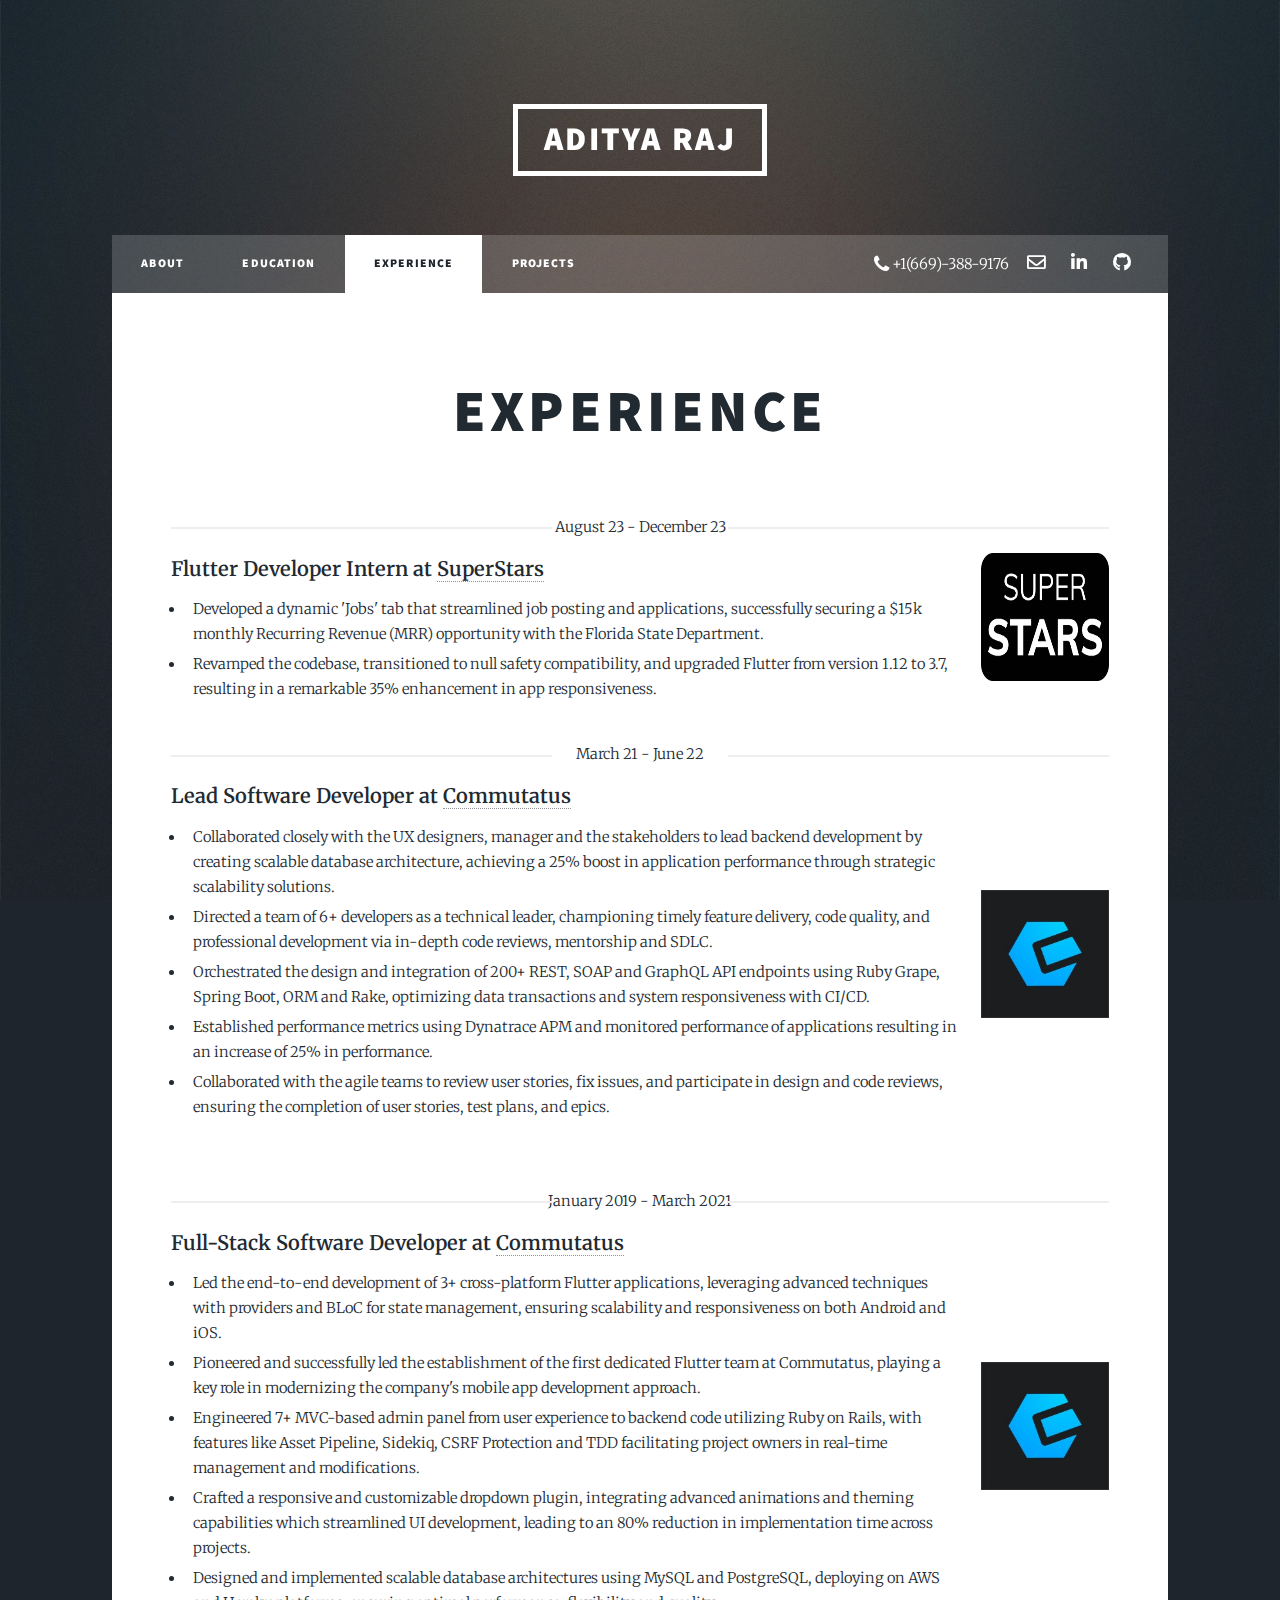
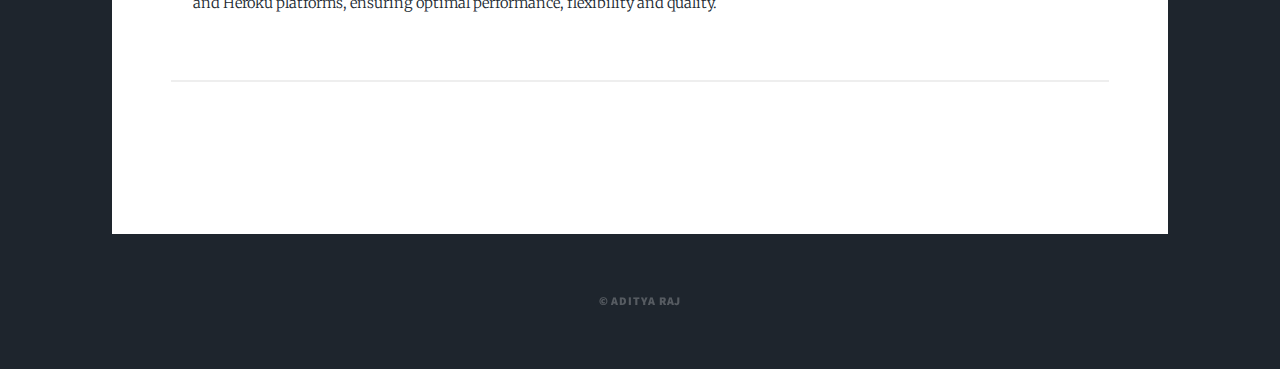
==== commit 1882da3b: "refactor: experience" ====
--- a/experience.html
+++ b/experience.html
@@ -147,7 +147,7 @@
 						<div class="experience_main">
 							<div class="experience_body">
 								<div class="f_20">
-									<b>Lead Software Developer at
+									<b>Full-Stack Software Developer at
 										<a href="https://www.commutatus.com/" target="_blank">
 											Commutatus
 										</a></b>
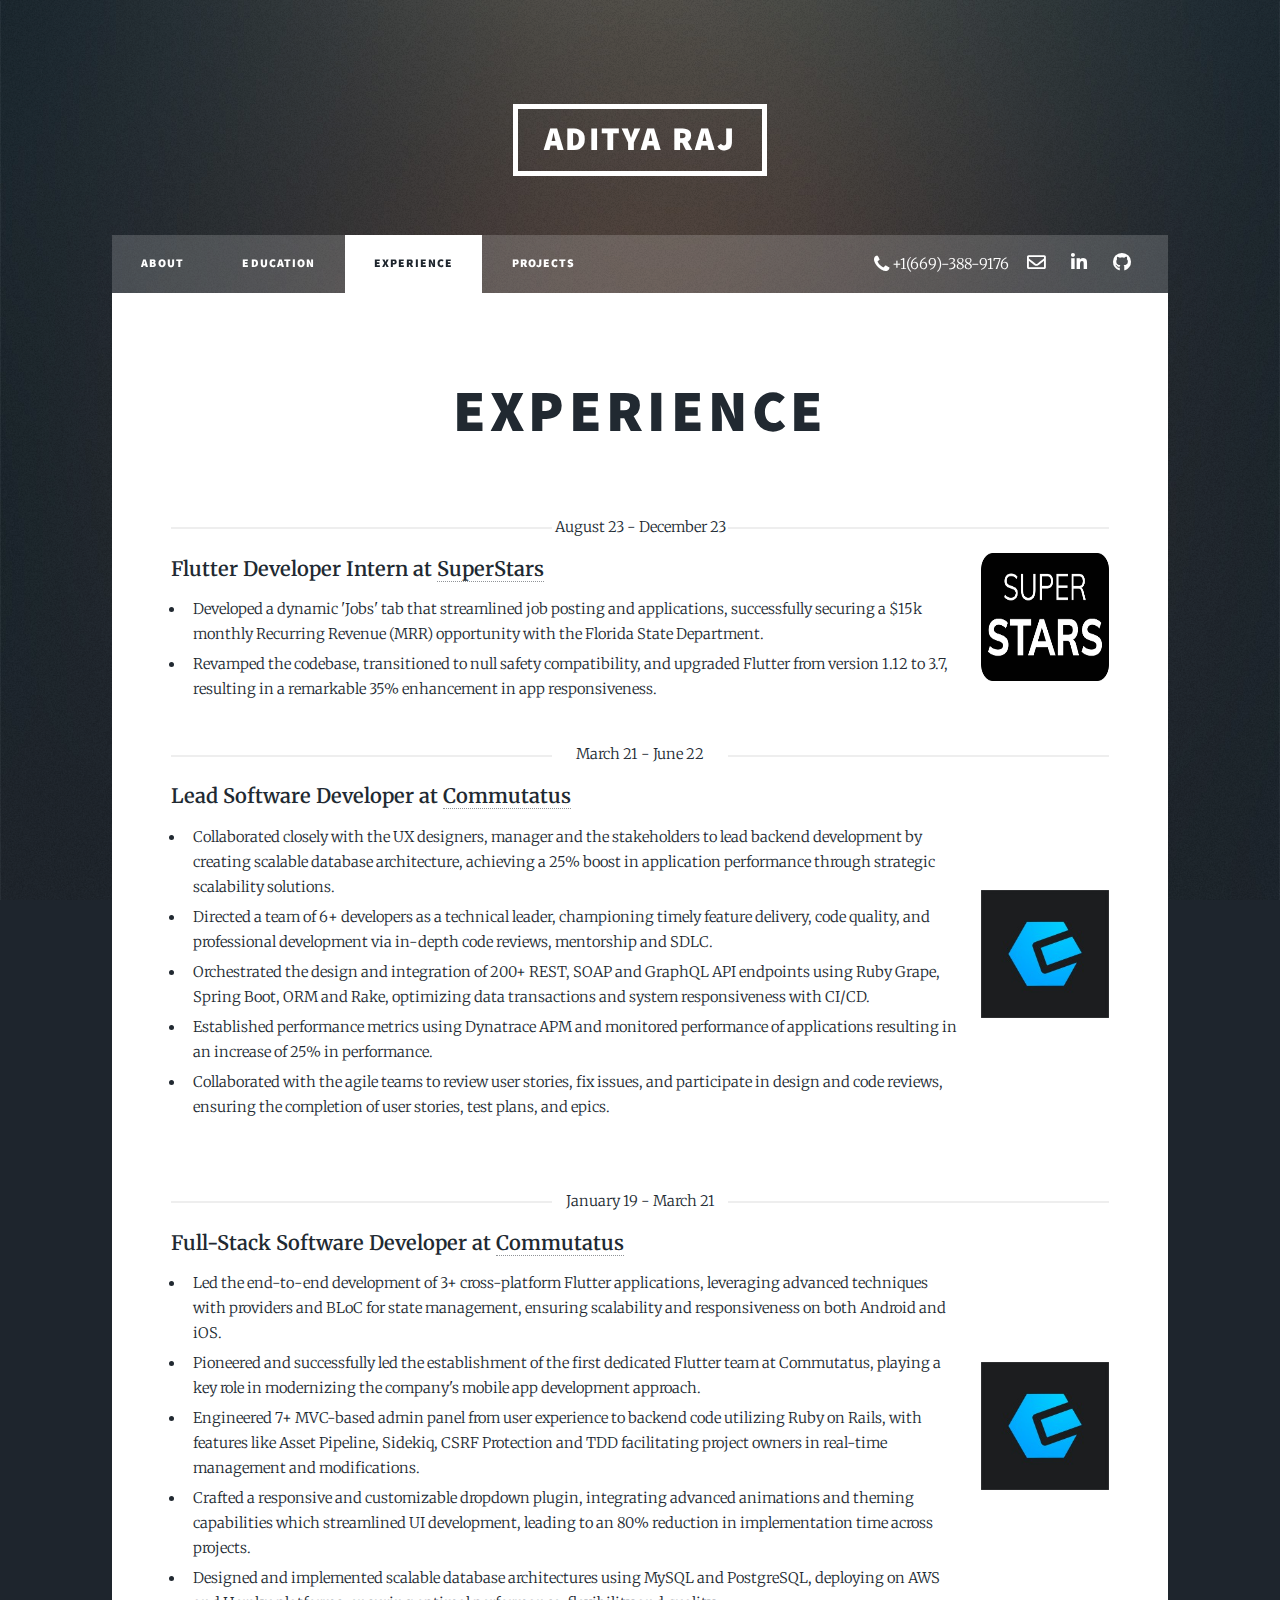
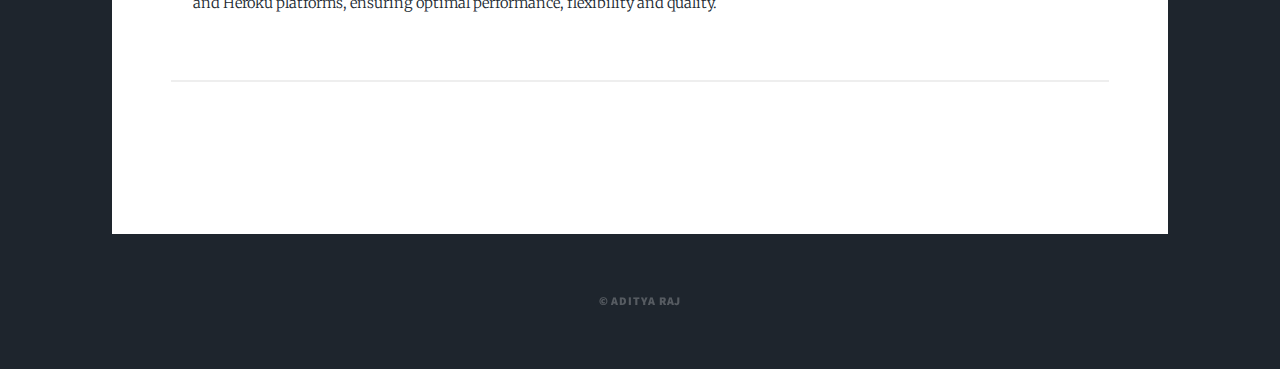
==== commit 904f5c9d: "refcator: experience" ====
--- a/experience.html
+++ b/experience.html
@@ -142,7 +142,7 @@
 						</div>
 					</div>
 					<br />
-					<span class="date date_no_margin">January 2019 - March 2021</span>
+					<span class="date date_no_margin">January 19 - March 21</span>
 					<div id="technical_skills">
 						<div class="experience_main">
 							<div class="experience_body">
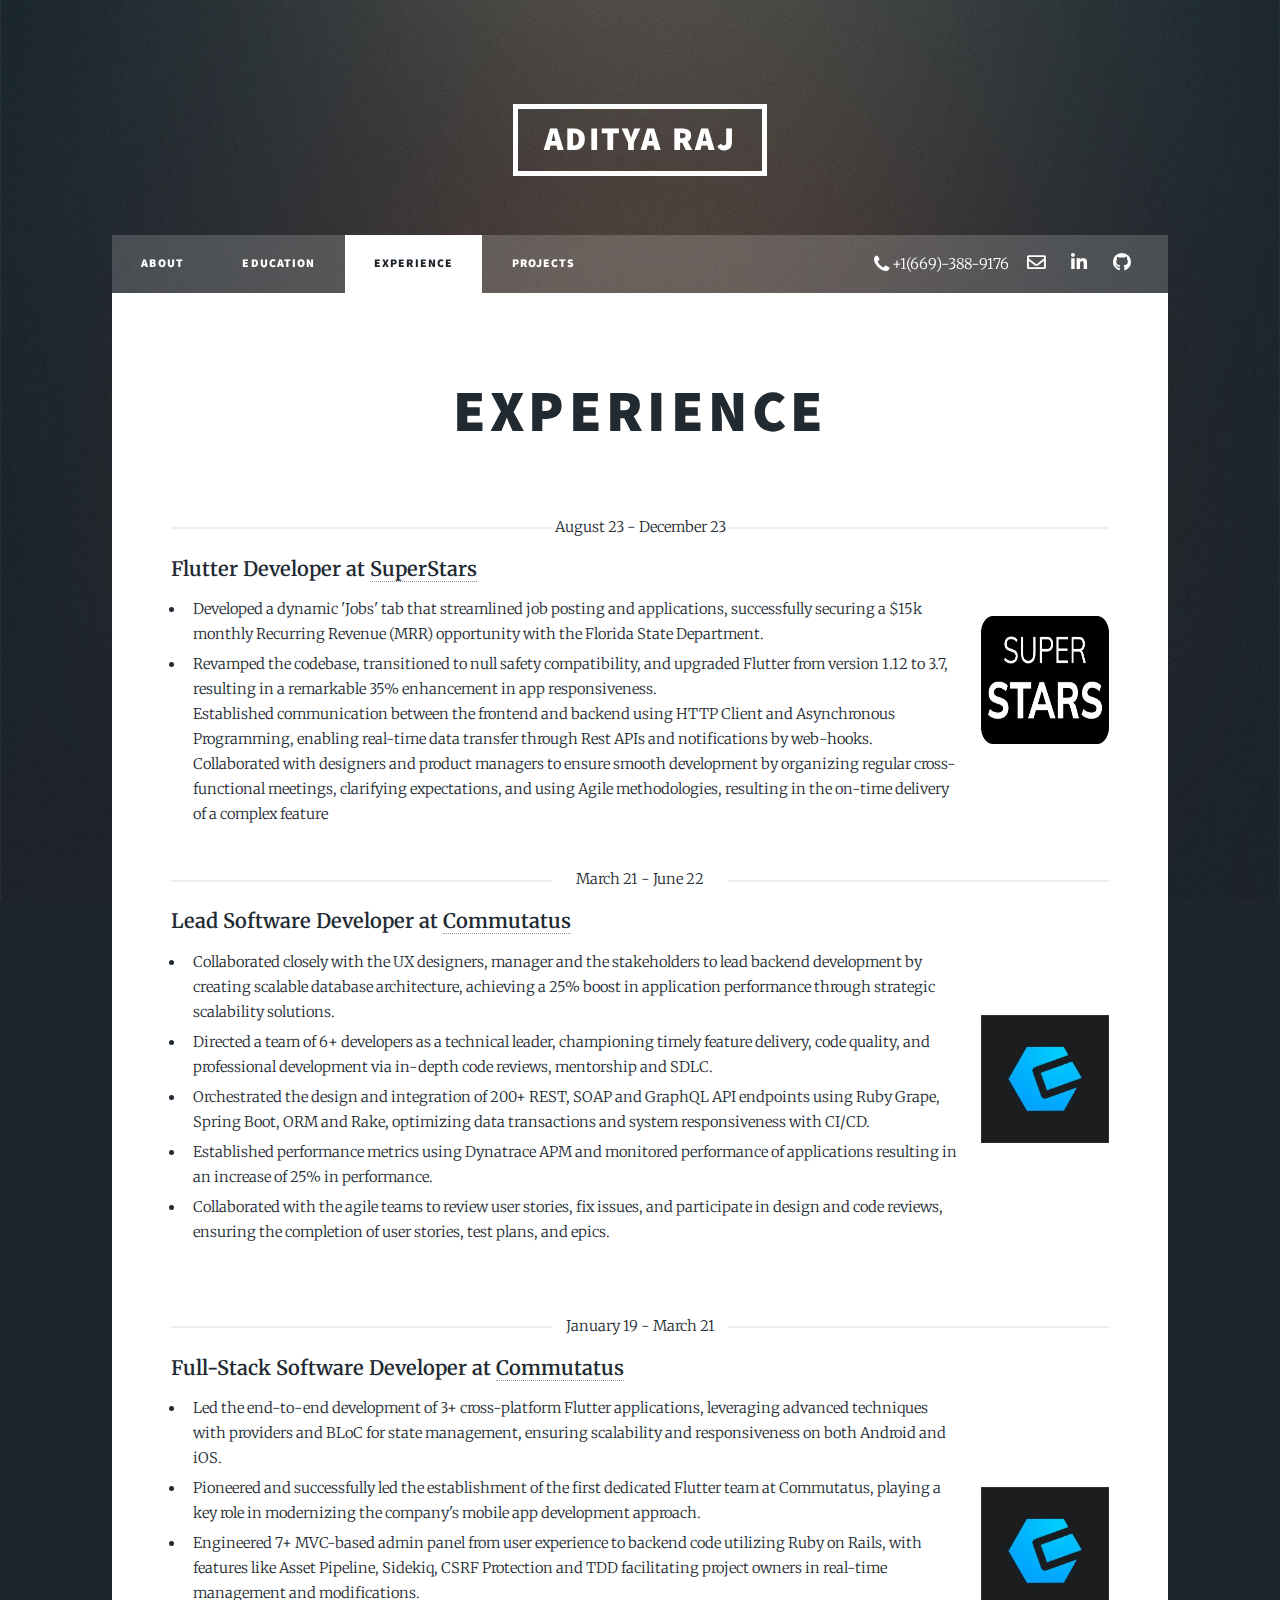
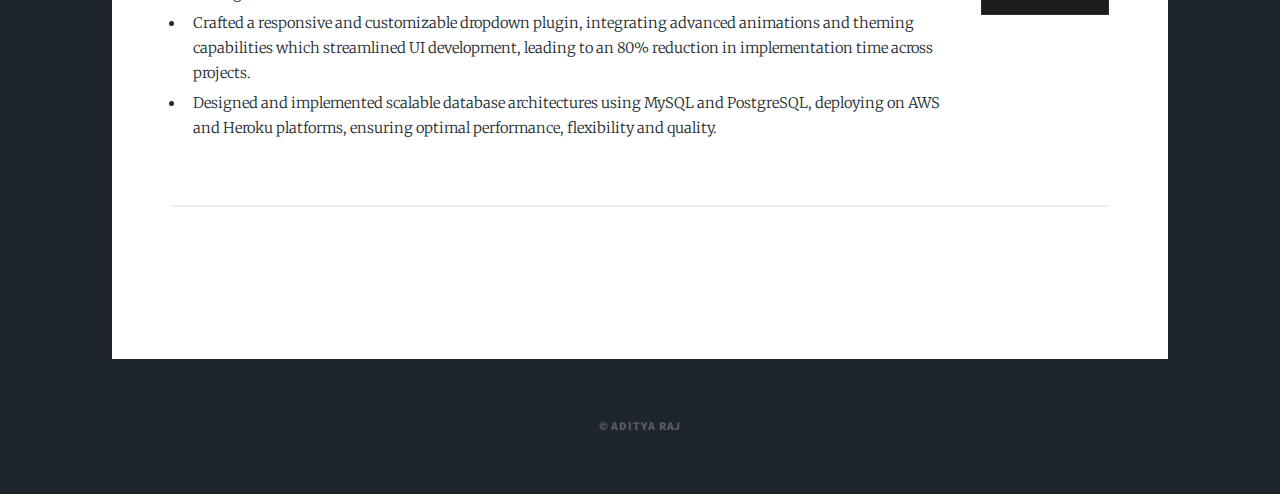
==== commit ec911499: "feat: new commit" ====
--- a/experience.html
+++ b/experience.html
@@ -49,7 +49,7 @@
 						<div class="experience_main">
 							<div class="experience_body">
 								<div class="f_20">
-									<b>Flutter Developer Intern at
+									<b>Flutter Developer at
 										<a href="https://superstars.co/" target="_blank">
 											SuperStars
 										</a></b>
@@ -69,6 +69,15 @@
 											compatibility, and upgraded Flutter from version 1.12 to
 											3.7, resulting in a remarkable 35% enhancement in app
 											responsiveness.
+										</div>
+										<div class="line_height_25">
+										   Established communication between the frontend and backend using HTTP Client
+									and Asynchronous Programming, enabling real-time data transfer through Rest APIs and notifications by web-hooks.
+										</div>
+										<div class="line_height_25">
+											Collaborated with designers and product managers to ensure smooth development 
+											by organizing regular cross-functional meetings, clarifying expectations, 
+											and using Agile methodologies, resulting in the on-time delivery of a complex feature
 										</div>
 									</li>
 								</ul>
